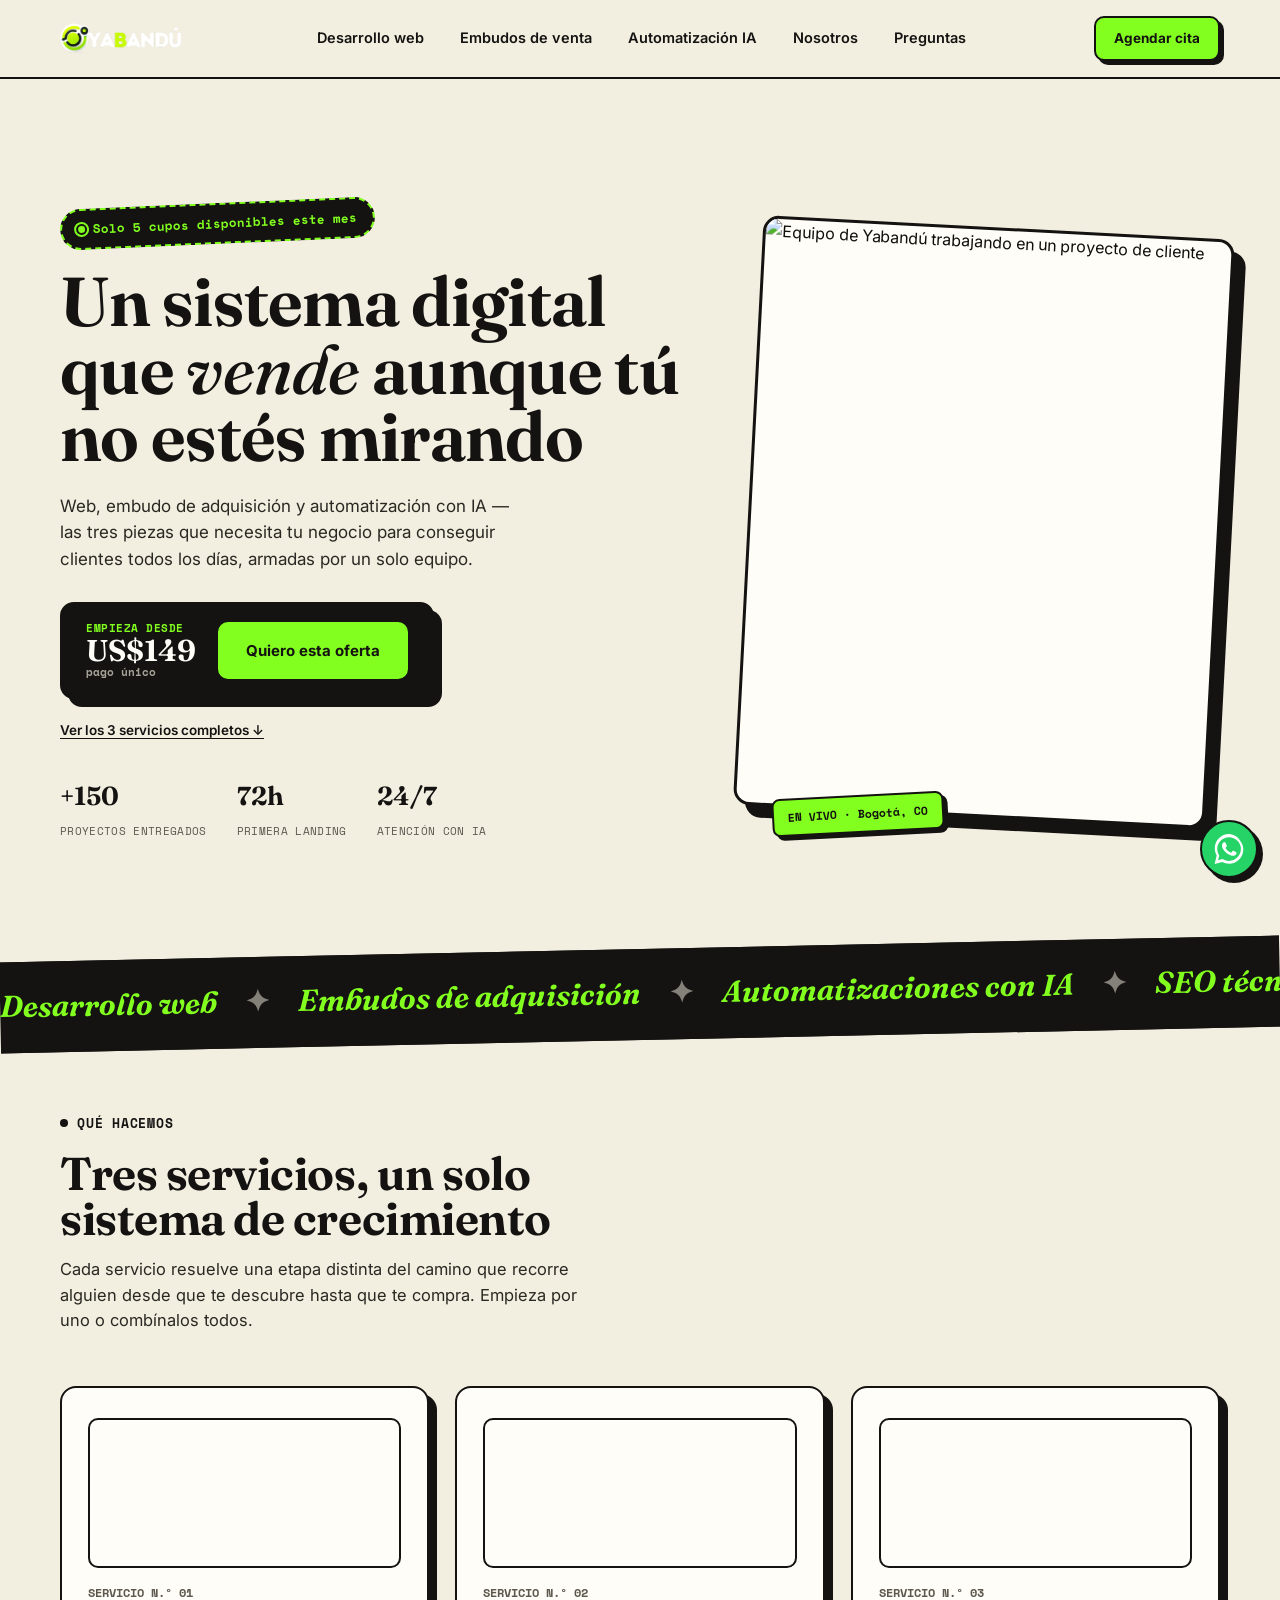
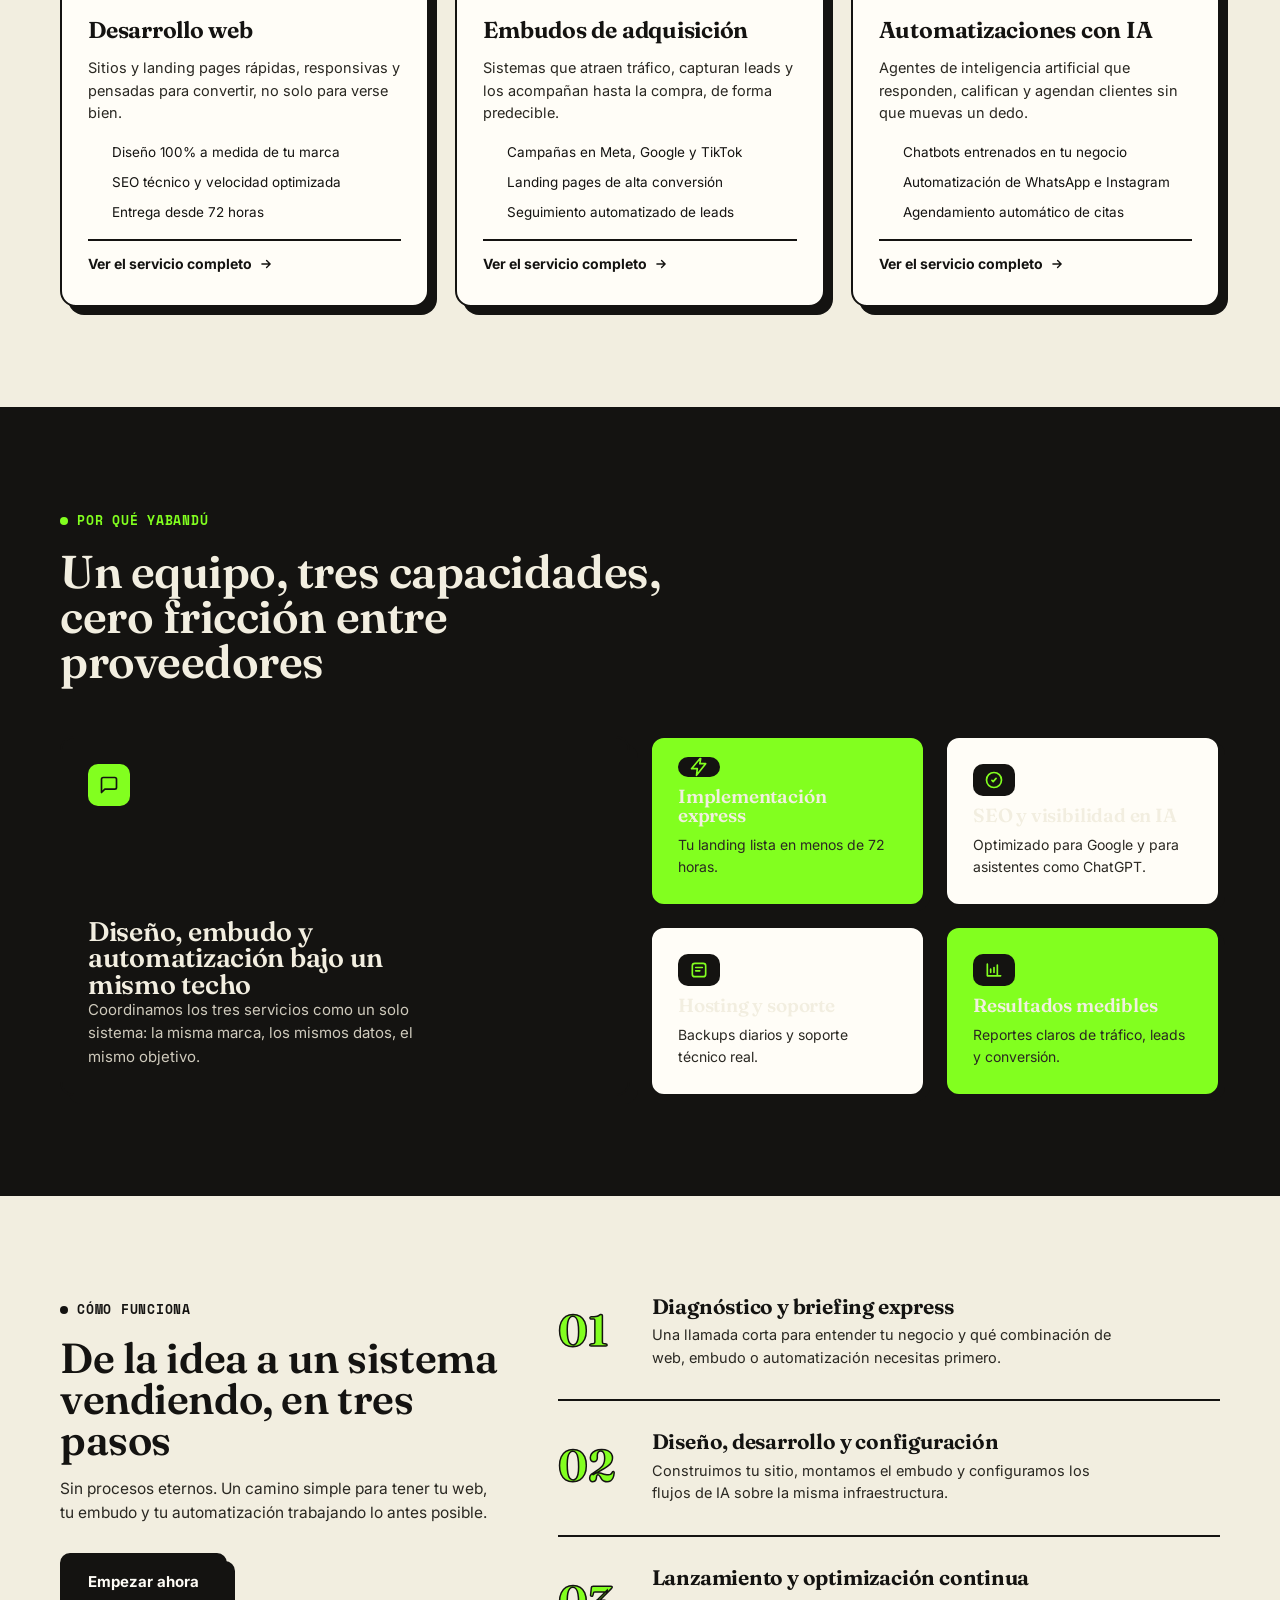
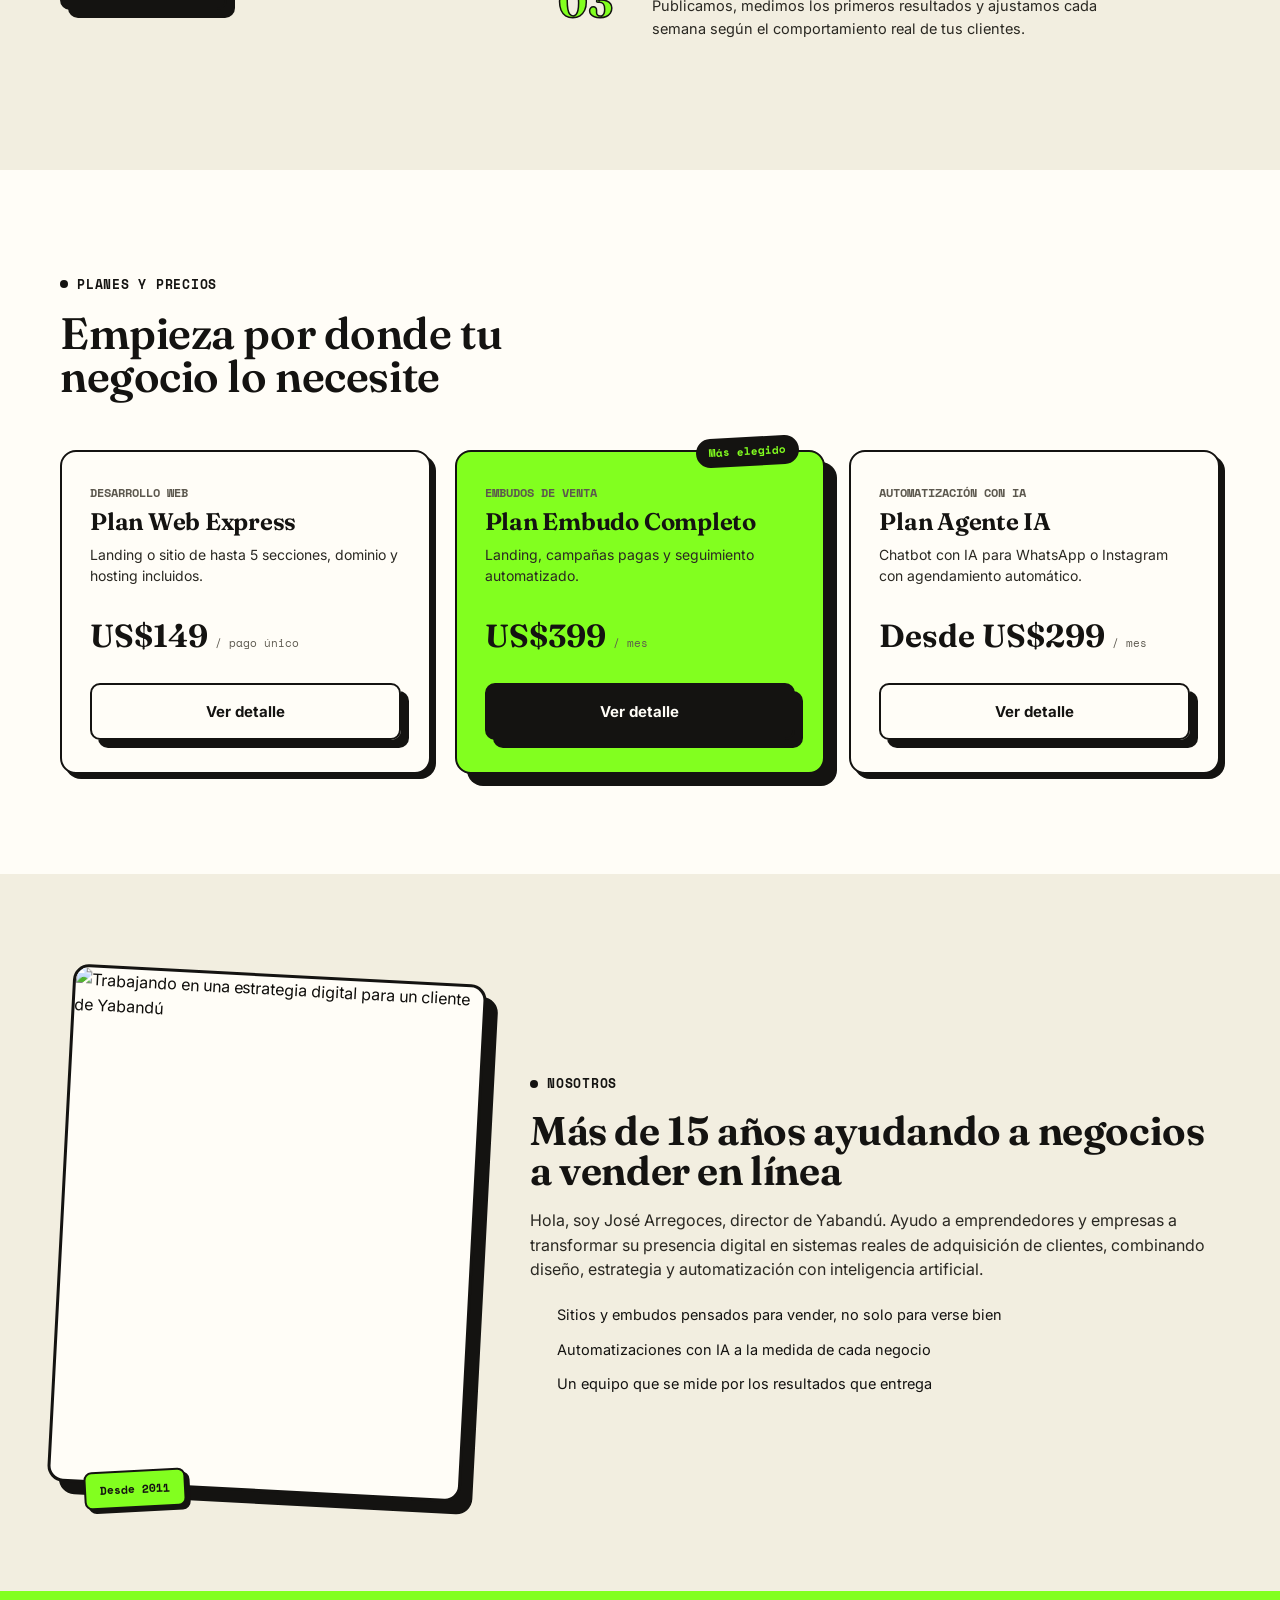
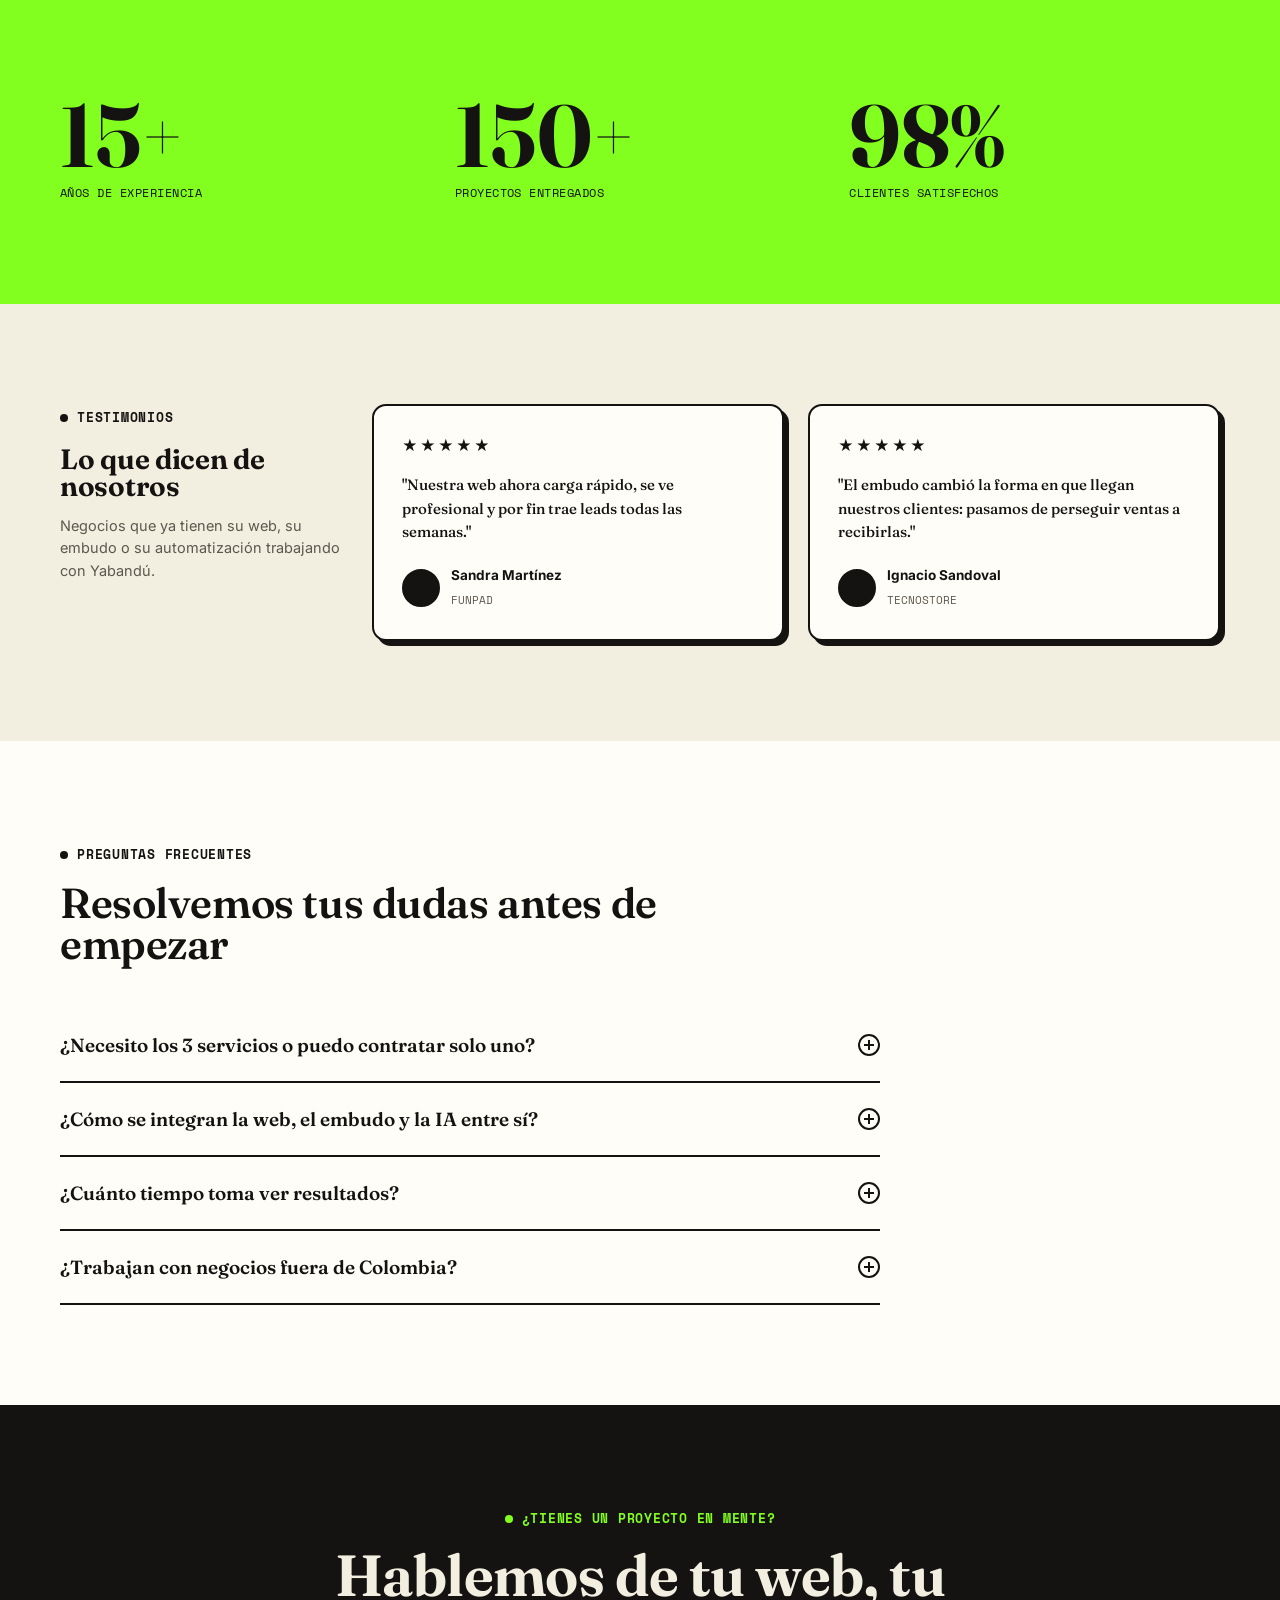
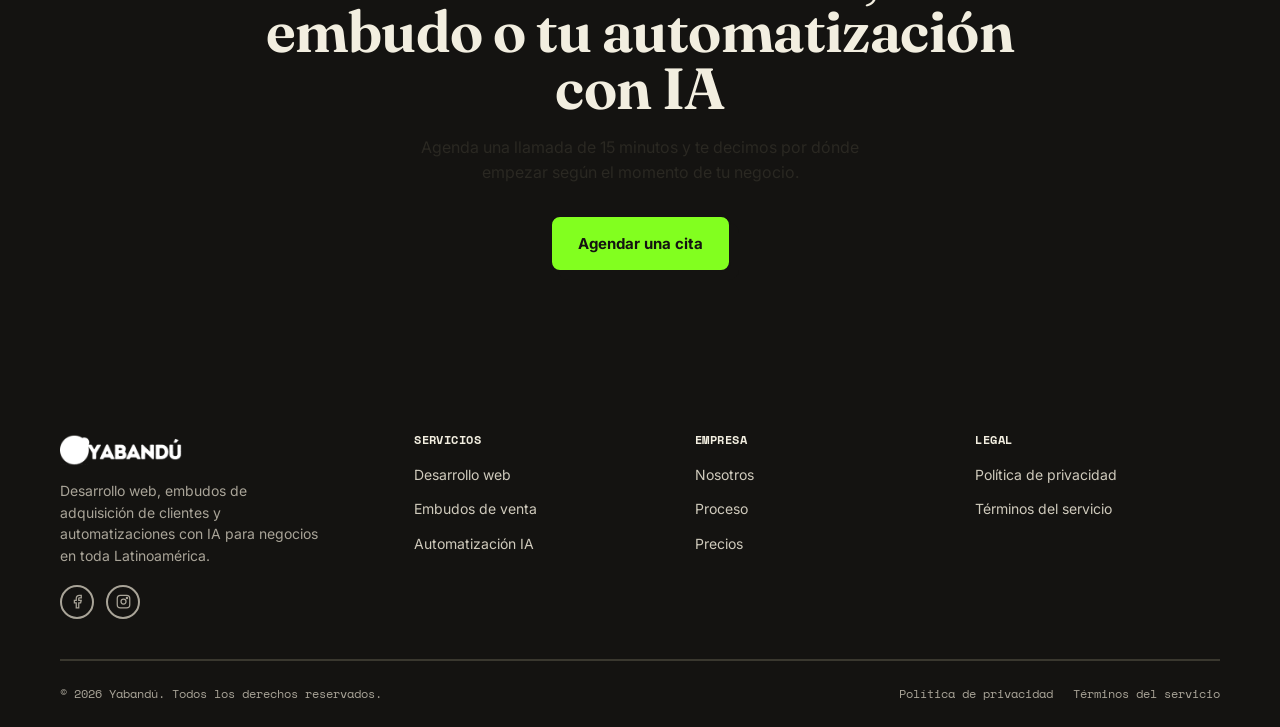
==== index.html @ ba23c628 "Añadir sitio Yabandú con Google Tag Manager y CTAs de WhatsApp - Sitio estático completo (6 páginas," ====
<!DOCTYPE html>
<html lang="es">
<head>
<meta charset="UTF-8">
<!-- Google Tag Manager -->
<script>(function(w,d,s,l,i){w[l]=w[l]||[];w[l].push({'gtm.start':
new Date().getTime(),event:'gtm.js'});var f=d.getElementsByTagName(s)[0],
j=d.createElement(s),dl=l!='dataLayer'?'&l='+l:'';j.async=true;j.src=
'https://www.googletagmanager.com/gtm.js?id='+i+dl;f.parentNode.insertBefore(j,f);
})(window,document,'script','dataLayer','GTM-XXXXXXX');</script>
<!-- End Google Tag Manager -->
<meta name="viewport" content="width=device-width, initial-scale=1.0">
<title>Yabandú | Desarrollo Web, Embudos de Venta y Automatizaciones con IA</title>
<meta name="description" content="Yabandú diseña sitios web de alto rendimiento, embudos de adquisición de clientes y automatizaciones con inteligencia artificial para que tu negocio venda todos los días.">
<meta name="keywords" content="desarrollo web, diseño web profesional, embudos de venta, embudos de adquisición de clientes, automatizaciones con IA, agencia de marketing digital, chatbots con inteligencia artificial">
<link rel="canonical" href="https://www.yabandu.com/">
<meta name="robots" content="index, follow, max-image-preview:large">
<meta name="theme-color" content="#141311">
<link rel="icon" type="image/png" href="img/logo.png">
<meta property="og:type" content="website">
<meta property="og:site_name" content="Yabandú">
<meta property="og:title" content="Yabandú | Webs, Embudos de Venta y Automatizaciones con IA">
<meta property="og:description" content="Sitios web que convierten, sistemas de adquisición de clientes y automatizaciones con IA para que tu negocio crezca sin límites.">
<meta property="og:url" content="https://www.yabandu.com/">
<meta property="og:locale" content="es_LA">
<meta name="twitter:card" content="summary_large_image">
<link rel="stylesheet" href="css/styles.css">
<link rel="preconnect" href="https://fonts.googleapis.com">
<link rel="preconnect" href="https://fonts.gstatic.com" crossorigin>
<link href="https://fonts.googleapis.com/css2?family=Fraunces:ital,wght@0,500;0,600;0,650;1,500&family=Inter:wght@400;500;600;700&family=Space+Mono:wght@400;700&display=swap" rel="stylesheet">

<script type="application/ld+json">
{
  "@context": "https://schema.org",
  "@type": "ProfessionalService",
  "name": "Yabandú",
  "url": "https://www.yabandu.com/",
  "description": "Agencia digital especializada en desarrollo web, embudos de adquisición de clientes y automatizaciones con inteligencia artificial.",
  "areaServed": "Latinoamérica",
  "founder": {"@type": "Person", "name": "José Arregoces"},
  "makesOffer": [
    {"@type": "Offer", "itemOffered": {"@type": "Service", "name": "Desarrollo Web", "url": "https://www.yabandu.com/desarrollo-web.html"}},
    {"@type": "Offer", "itemOffered": {"@type": "Service", "name": "Embudos de Adquisición de Clientes", "url": "https://www.yabandu.com/embudos-de-venta.html"}},
    {"@type": "Offer", "itemOffered": {"@type": "Service", "name": "Automatizaciones con IA", "url": "https://www.yabandu.com/automatizacion-ia.html"}}
  ]
}
</script>
<script type="application/ld+json">
{
  "@context": "https://schema.org",
  "@type": "FAQPage",
  "mainEntity": [
    {"@type":"Question","name":"¿Necesito los 3 servicios o puedo contratar solo uno?","acceptedAnswer":{"@type":"Answer","text":"Puedes empezar por el que tu negocio necesite hoy: una web, un embudo de adquisición o una automatización con IA. Muchos clientes empiezan con uno y suman los otros después."}},
    {"@type":"Question","name":"¿Cómo se integran la web, el embudo y la IA entre sí?","acceptedAnswer":{"@type":"Answer","text":"Diseñamos los tres servicios para que compartan la misma marca, datos y objetivos: la web captura el interés, el embudo lo convierte en lead y la automatización con IA lo atiende y agenda."}},
    {"@type":"Question","name":"¿Cuánto tiempo toma ver resultados?","acceptedAnswer":{"@type":"Answer","text":"Una landing puede estar lista en 72 horas. Los primeros leads del embudo suelen llegar en la primera o segunda semana de campaña, y la automatización con IA queda operativa en pocos días."}},
    {"@type":"Question","name":"¿Trabajan con negocios fuera de Colombia?","acceptedAnswer":{"@type":"Answer","text":"Sí, trabajamos de forma remota con negocios en toda Latinoamérica."}}
  ]
}
</script>
</head>
<body data-page="index">
<!-- Google Tag Manager (noscript) -->
<noscript><iframe src="https://www.googletagmanager.com/ns.html?id=GTM-XXXXXXX"
height="0" width="0" style="display:none;visibility:hidden"></iframe></noscript>
<!-- End Google Tag Manager (noscript) -->

<header>
  <nav>
    <a href="index.html" class="logo"><img src="img/logo.png" alt="Yabandú" class="logo-img"></a>
    <div class="nav-links">
      <a href="desarrollo-web.html" data-nav="desarrollo-web">Desarrollo web</a>
      <a href="embudos-de-venta.html" data-nav="embudos-de-venta">Embudos de venta</a>
      <a href="automatizacion-ia.html" data-nav="automatizacion-ia">Automatización IA</a>
      <a href="index.html#nosotros">Nosotros</a>
      <a href="index.html#faq">Preguntas</a>
    </div>
    <div class="nav-cta">
      <a href="index.html#contacto" class="btn lime small">Agendar cita</a>
      <button class="menu-btn" aria-label="Abrir menú">☰</button>
    </div>
  </nav>
</header>
<main id="top">

  <!-- HERO -->
  <section class="hero block-paper">
    <div class="wrap hero-grid">
      <div>
        <span class="sticker"><span class="dot"></span>Solo 5 cupos disponibles este mes</span>
        <h1>Un sistema digital que <em>vende</em> aunque tú no estés mirando</h1>
        <p class="lead">Web, embudo de adquisición y automatización con IA — las tres piezas que necesita tu negocio para conseguir clientes todos los días, armadas por un solo equipo.</p>
        <div class="offer-box">
          <div class="offer-price"><span class="from">Empieza desde</span>US$149<span class="unit">pago único</span></div>
          <a href="desarrollo-web.html#precios" class="btn lime">Quiero esta oferta</a>
        </div>
        <div class="hero-secondary"><a href="#servicios">Ver los 3 servicios completos ↓</a></div>
        <div class="hero-stats">
          <div class="hero-stat"><b>+150</b><span>Proyectos entregados</span></div>
          <div class="hero-stat"><b>72h</b><span>Primera landing</span></div>
          <div class="hero-stat"><b>24/7</b><span>Atención con IA</span></div>
        </div>
      </div>
      <div class="photo-sticker">
        <div class="frame" style="aspect-ratio:4/5;">
          <img src="https://images.unsplash.com/photo-1758873269317-51888e824b28?w=900&q=75&auto=format&fit=crop" alt="Equipo de Yabandú trabajando en un proyecto de cliente" loading="eager">
        </div>
        <span class="tag">EN VIVO · Bogotá, CO</span>
      </div>
    </div>
  </section>

  <div class="marquee-fat">
    <div class="track">
      <span>Desarrollo web</span><span>Embudos de adquisición</span><span>Automatizaciones con IA</span><span>SEO técnico</span>
      <span>Desarrollo web</span><span>Embudos de adquisición</span><span>Automatizaciones con IA</span><span>SEO técnico</span>
    </div>
  </div>

  <!-- SERVICIOS -->
  <section id="servicios" class="block-paper">
    <div class="wrap">
      <div class="head reveal">
        <span class="kicker">Qué hacemos</span>
        <h2>Tres servicios, un solo sistema de crecimiento</h2>
        <p>Cada servicio resuelve una etapa distinta del camino que recorre alguien desde que te descubre hasta que te compra. Empieza por uno o combínalos todos.</p>
      </div>

      <div class="service-grid">
        <article class="service-card reveal">
          <div class="service-swatch" style="background-image:url('https://images.unsplash.com/photo-1763568258330-039d2f3dfc76?w=700&q=75&auto=format&fit=crop');"></div>
          <span class="service-num">SERVICIO N.º 01</span>
          <h3>Desarrollo web</h3>
          <p class="desc">Sitios y landing pages rápidas, responsivas y pensadas para convertir, no solo para verse bien.</p>
          <ul class="service-list">
            <li><svg viewBox="0 0 24 24" fill="none" stroke-width="2" stroke-linecap="round" stroke-linejoin="round"><polyline points="20 6 9 17 4 12"></polyline></svg>Diseño 100% a medida de tu marca</li>
            <li><svg viewBox="0 0 24 24" fill="none" stroke-width="2" stroke-linecap="round" stroke-linejoin="round"><polyline points="20 6 9 17 4 12"></polyline></svg>SEO técnico y velocidad optimizada</li>
            <li><svg viewBox="0 0 24 24" fill="none" stroke-width="2" stroke-linecap="round" stroke-linejoin="round"><polyline points="20 6 9 17 4 12"></polyline></svg>Entrega desde 72 horas</li>
          </ul>
          <a href="desarrollo-web.html" class="card-link">Ver el servicio completo <svg viewBox="0 0 24 24" fill="none" stroke="currentColor" stroke-width="2.4" stroke-linecap="round"><path d="M5 12h14M13 6l6 6-6 6"/></svg></a>
        </article>

        <article class="service-card reveal">
          <div class="service-swatch" style="background-image:url('https://images.unsplash.com/photo-1686061593213-98dad7c599b9?w=700&q=75&auto=format&fit=crop');"></div>
          <span class="service-num">SERVICIO N.º 02</span>
          <h3>Embudos de adquisición</h3>
          <p class="desc">Sistemas que atraen tráfico, capturan leads y los acompañan hasta la compra, de forma predecible.</p>
          <ul class="service-list">
            <li><svg viewBox="0 0 24 24" fill="none" stroke-width="2" stroke-linecap="round" stroke-linejoin="round"><polyline points="20 6 9 17 4 12"></polyline></svg>Campañas en Meta, Google y TikTok</li>
            <li><svg viewBox="0 0 24 24" fill="none" stroke-width="2" stroke-linecap="round" stroke-linejoin="round"><polyline points="20 6 9 17 4 12"></polyline></svg>Landing pages de alta conversión</li>
            <li><svg viewBox="0 0 24 24" fill="none" stroke-width="2" stroke-linecap="round" stroke-linejoin="round"><polyline points="20 6 9 17 4 12"></polyline></svg>Seguimiento automatizado de leads</li>
          </ul>
          <a href="embudos-de-venta.html" class="card-link">Ver el servicio completo <svg viewBox="0 0 24 24" fill="none" stroke="currentColor" stroke-width="2.4" stroke-linecap="round"><path d="M5 12h14M13 6l6 6-6 6"/></svg></a>
        </article>

        <article class="service-card reveal">
          <div class="service-swatch" style="background-image:url('https://images.unsplash.com/photo-1762330469727-156f5369e4f9?w=700&q=75&auto=format&fit=crop');"></div>
          <span class="service-num">SERVICIO N.º 03</span>
          <h3>Automatizaciones con IA</h3>
          <p class="desc">Agentes de inteligencia artificial que responden, califican y agendan clientes sin que muevas un dedo.</p>
          <ul class="service-list">
            <li><svg viewBox="0 0 24 24" fill="none" stroke-width="2" stroke-linecap="round" stroke-linejoin="round"><polyline points="20 6 9 17 4 12"></polyline></svg>Chatbots entrenados en tu negocio</li>
            <li><svg viewBox="0 0 24 24" fill="none" stroke-width="2" stroke-linecap="round" stroke-linejoin="round"><polyline points="20 6 9 17 4 12"></polyline></svg>Automatización de WhatsApp e Instagram</li>
            <li><svg viewBox="0 0 24 24" fill="none" stroke-width="2" stroke-linecap="round" stroke-linejoin="round"><polyline points="20 6 9 17 4 12"></polyline></svg>Agendamiento automático de citas</li>
          </ul>
          <a href="automatizacion-ia.html" class="card-link">Ver el servicio completo <svg viewBox="0 0 24 24" fill="none" stroke="currentColor" stroke-width="2.4" stroke-linecap="round"><path d="M5 12h14M13 6l6 6-6 6"/></svg></a>
        </article>
      </div>
    </div>
  </section>

  <!-- BENTO — POR QUÉ ELEGIRNOS -->
  <section class="block-ink on-dark">
    <div class="wrap">
      <span class="kicker">Por qué Yabandú</span>
      <h2 class="reveal" style="font-size:clamp(30px,3.6vw,46px);max-width:640px;">Un equipo, tres capacidades, cero fricción entre proveedores</h2>
      <div class="bento">
        <div class="bento-card big reveal">
          <div class="bicon"><svg viewBox="0 0 24 24" fill="none" stroke-width="2" stroke-linecap="round" stroke-linejoin="round"><path d="M21 15a2 2 0 0 1-2 2H7l-4 4V5a2 2 0 0 1 2-2h14a2 2 0 0 1 2 2z"></path></svg></div>
          <div>
            <h3>Diseño, embudo y automatización bajo un mismo techo</h3>
            <p>Coordinamos los tres servicios como un solo sistema: la misma marca, los mismos datos, el mismo objetivo.</p>
          </div>
        </div>
        <div class="bento-card lime reveal">
          <div class="bicon" style="background:var(--ink);"><svg viewBox="0 0 24 24" fill="none" stroke-width="2" stroke-linecap="round" stroke-linejoin="round" stroke="var(--lime)"><path d="M13 2 3 14h7l-1 8 11-14h-7l1-6z"/></svg></div>
          <h3>Implementación express</h3>
          <p>Tu landing lista en menos de 72 horas.</p>
        </div>
        <div class="bento-card reveal">
          <div class="bicon"><svg viewBox="0 0 24 24" fill="none" stroke-width="2" stroke-linecap="round" stroke-linejoin="round"><circle cx="12" cy="12" r="9"/><path d="M9.5 12.5 11 14l3.5-4"/></svg></div>
          <h3>SEO y visibilidad en IA</h3>
          <p>Optimizado para Google y para asistentes como ChatGPT.</p>
        </div>
        <div class="bento-card reveal">
          <div class="bicon"><svg viewBox="0 0 24 24" fill="none" stroke-width="2" stroke-linecap="round" stroke-linejoin="round"><rect x="4" y="4" width="16" height="16" rx="3"/><path d="M8 9h8M8 13h5"/></svg></div>
          <h3>Hosting y soporte</h3>
          <p>Backups diarios y soporte técnico real.</p>
        </div>
        <div class="bento-card lime reveal">
          <div class="bicon" style="background:var(--ink);"><svg viewBox="0 0 24 24" fill="none" stroke-width="2" stroke-linecap="round" stroke-linejoin="round" stroke="var(--lime)"><path d="M4 19V5m0 14h16M8 15v-4m4 4V9m4 10V6"/></svg></div>
          <h3>Resultados medibles</h3>
          <p>Reportes claros de tráfico, leads y conversión.</p>
        </div>
      </div>
    </div>
  </section>

  <!-- PROCESO -->
  <section id="proceso" class="block-paper">
    <div class="wrap process-grid">
      <div class="reveal">
        <span class="kicker">Cómo funciona</span>
        <h2 style="font-size:clamp(28px,3.4vw,42px);">De la idea a un sistema vendiendo, en tres pasos</h2>
        <p style="margin-top:16px;color:var(--ink-soft);font-size:15.5px;">Sin procesos eternos. Un camino simple para tener tu web, tu embudo y tu automatización trabajando lo antes posible.</p>
        <a href="#contacto" class="btn" style="margin-top:28px;">Empezar ahora</a>
      </div>
      <div class="process-steps">
        <div class="pstep reveal">
          <span class="pnum">01</span>
          <div><h3>Diagnóstico y briefing express</h3><p>Una llamada corta para entender tu negocio y qué combinación de web, embudo o automatización necesitas primero.</p></div>
        </div>
        <div class="pstep reveal">
          <span class="pnum">02</span>
          <div><h3>Diseño, desarrollo y configuración</h3><p>Construimos tu sitio, montamos el embudo y configuramos los flujos de IA sobre la misma infraestructura.</p></div>
        </div>
        <div class="pstep reveal">
          <span class="pnum">03</span>
          <div><h3>Lanzamiento y optimización continua</h3><p>Publicamos, medimos los primeros resultados y ajustamos cada semana según el comportamiento real de tus clientes.</p></div>
        </div>
      </div>
    </div>
  </section>

  <!-- PRECIOS -->
  <section id="precios" class="block-white">
    <div class="wrap">
      <span class="kicker">Planes y precios</span>
      <h2 class="reveal" style="font-size:clamp(28px,3.6vw,44px);max-width:600px;">Empieza por donde tu negocio lo necesite</h2>
      <div class="pricing-grid">
        <div class="price-card reveal">
          <span class="price-tag">Desarrollo web</span>
          <h3>Plan Web Express</h3>
          <p class="desc">Landing o sitio de hasta 5 secciones, dominio y hosting incluidos.</p>
          <div class="price-amount">US$149 <span>/ pago único</span></div>
          <a href="desarrollo-web.html#precios" class="btn outline">Ver detalle</a>
        </div>
        <div class="price-card featured reveal">
          <span class="price-badge">Más elegido</span>
          <span class="price-tag">Embudos de venta</span>
          <h3>Plan Embudo Completo</h3>
          <p class="desc">Landing, campañas pagas y seguimiento automatizado.</p>
          <div class="price-amount">US$399 <span>/ mes</span></div>
          <a href="embudos-de-venta.html#precios" class="btn">Ver detalle</a>
        </div>
        <div class="price-card reveal">
          <span class="price-tag">Automatización con IA</span>
          <h3>Plan Agente IA</h3>
          <p class="desc">Chatbot con IA para WhatsApp o Instagram con agendamiento automático.</p>
          <div class="price-amount">Desde US$299 <span>/ mes</span></div>
          <a href="automatizacion-ia.html#precios" class="btn outline">Ver detalle</a>
        </div>
      </div>
    </div>
  </section>

  <!-- NOSOTROS -->
  <section id="nosotros" class="block-paper">
    <div class="wrap about-grid">
      <div class="photo-sticker reveal">
        <div class="frame" style="aspect-ratio:4/5;">
          <img src="https://images.unsplash.com/photo-1758874573150-05c1b6b56407?w=700&q=75&auto=format&fit=crop" alt="Trabajando en una estrategia digital para un cliente de Yabandú" loading="lazy">
        </div>
        <span class="tag">Desde 2011</span>
      </div>
      <div class="reveal">
        <span class="kicker">Nosotros</span>
        <h2>Más de 15 años ayudando a negocios a vender en línea</h2>
        <p class="intro">Hola, soy José Arregoces, director de Yabandú. Ayudo a emprendedores y empresas a transformar su presencia digital en sistemas reales de adquisición de clientes, combinando diseño, estrategia y automatización con inteligencia artificial.</p>
        <ul class="about-list">
          <li><svg viewBox="0 0 24 24" fill="none" stroke-width="2" stroke-linecap="round" stroke-linejoin="round"><polyline points="20 6 9 17 4 12"></polyline></svg>Sitios y embudos pensados para vender, no solo para verse bien</li>
          <li><svg viewBox="0 0 24 24" fill="none" stroke-width="2" stroke-linecap="round" stroke-linejoin="round"><polyline points="20 6 9 17 4 12"></polyline></svg>Automatizaciones con IA a la medida de cada negocio</li>
          <li><svg viewBox="0 0 24 24" fill="none" stroke-width="2" stroke-linecap="round" stroke-linejoin="round"><polyline points="20 6 9 17 4 12"></polyline></svg>Un equipo que se mide por los resultados que entrega</li>
        </ul>
      </div>
    </div>
  </section>

  <!-- STATS -->
  <section class="block-lime">
    <div class="wrap bignum-grid">
      <div class="bignum reveal"><b>15+</b><span>Años de experiencia</span></div>
      <div class="bignum reveal"><b>150+</b><span>Proyectos entregados</span></div>
      <div class="bignum reveal"><b>98%</b><span>Clientes satisfechos</span></div>
    </div>
  </section>

  <!-- TESTIMONIOS -->
  <section class="block-paper">
    <div class="wrap testi-grid">
      <div class="reveal">
        <span class="kicker">Testimonios</span>
        <h2 style="font-size:28px;font-weight:650;">Lo que dicen de nosotros</h2>
        <p style="margin-top:14px;color:var(--muted);font-size:14.5px;">Negocios que ya tienen su web, su embudo o su automatización trabajando con Yabandú.</p>
      </div>
      <div class="testi-card reveal">
        <div><div class="stars">★★★★★</div><p class="quote">"Nuestra web ahora carga rápido, se ve profesional y por fin trae leads todas las semanas."</p></div>
        <div class="testi-who"><div class="avatar"></div><div><b>Sandra Martínez</b><span>FUNPAD</span></div></div>
      </div>
      <div class="testi-card reveal">
        <div><div class="stars">★★★★★</div><p class="quote">"El embudo cambió la forma en que llegan nuestros clientes: pasamos de perseguir ventas a recibirlas."</p></div>
        <div class="testi-who"><div class="avatar"></div><div><b>Ignacio Sandoval</b><span>TECNOSTORE</span></div></div>
      </div>
    </div>
  </section>

  <!-- FAQ -->
  <section id="faq" class="block-white">
    <div class="wrap">
      <span class="kicker">Preguntas frecuentes</span>
      <h2 class="reveal" style="font-size:clamp(28px,3.6vw,42px);max-width:600px;">Resolvemos tus dudas antes de empezar</h2>
      <div class="faq-list">
        <div class="faq-item reveal">
          <button class="faq-q"><span>¿Necesito los 3 servicios o puedo contratar solo uno?</span><span class="icon"></span></button>
          <div class="faq-a"><p>Puedes empezar por el que tu negocio necesite hoy: una web, un embudo de adquisición o una automatización con IA. Muchos clientes empiezan con uno y suman los otros después.</p></div>
        </div>
        <div class="faq-item reveal">
          <button class="faq-q"><span>¿Cómo se integran la web, el embudo y la IA entre sí?</span><span class="icon"></span></button>
          <div class="faq-a"><p>Diseñamos los tres servicios para que compartan la misma marca, datos y objetivos: la web capta el interés, el embudo lo convierte en lead y la automatización con IA lo atiende y agenda.</p></div>
        </div>
        <div class="faq-item reveal">
          <button class="faq-q"><span>¿Cuánto tiempo toma ver resultados?</span><span class="icon"></span></button>
          <div class="faq-a"><p>Una landing puede estar lista en 72 horas. Los primeros leads del embudo suelen llegar en la primera o segunda semana de campaña, y la automatización con IA queda operativa en pocos días.</p></div>
        </div>
        <div class="faq-item reveal">
          <button class="faq-q"><span>¿Trabajan con negocios fuera de Colombia?</span><span class="icon"></span></button>
          <div class="faq-a"><p>Sí, trabajamos de forma remota con negocios en toda Latinoamérica.</p></div>
        </div>
      </div>
    </div>
  </section>

  <!-- CTA FINAL -->
  <section id="contacto" class="cta-final block-ink on-dark">
    <div class="wrap reveal">
      <span class="kicker" style="justify-content:center;">¿Tienes un proyecto en mente?</span>
      <h2>Hablemos de tu web, tu embudo o tu automatización con IA</h2>
      <p>Agenda una llamada de 15 minutos y te decimos por dónde empezar según el momento de tu negocio.</p>
      <a href="https://wa.me/573215767930?text=Hola%20Yaband%C3%BA%2C%20quiero%20m%C3%A1s%20informaci%C3%B3n%20sobre%20sus%20servicios." class="btn lime" target="_blank" rel="noopener" data-wa="cta">Agendar una cita</a>
    </div>
  </section>
</main>

<footer>
  <div class="wrap">
    <div class="footer-top">
      <div class="footer-brand">
        <a href="index.html" class="logo"><img src="img/logo.png" alt="Yabandú" class="logo-img"></a>
        <p>Desarrollo web, embudos de adquisición de clientes y automatizaciones con IA para negocios en toda Latinoamérica.</p>
        <div class="social" style="margin-top:18px;">
          <a href="#" aria-label="Facebook"><svg viewBox="0 0 24 24" fill="none" stroke-width="2"><path d="M18 2h-3a5 5 0 0 0-5 5v3H7v4h3v8h4v-8h3l1-4h-4V7a1 1 0 0 1 1-1h3z"/></svg></a>
          <a href="#" aria-label="Instagram"><svg viewBox="0 0 24 24" fill="none" stroke-width="2"><rect x="2" y="2" width="20" height="20" rx="5"/><circle cx="12" cy="12" r="4"/><circle cx="17.5" cy="6.5" r="1"/></svg></a>
        </div>
      </div>
      <div class="footer-col">
        <h4>Servicios</h4>
        <ul>
          <li><a href="desarrollo-web.html">Desarrollo web</a></li>
          <li><a href="embudos-de-venta.html">Embudos de venta</a></li>
          <li><a href="automatizacion-ia.html">Automatización IA</a></li>
        </ul>
      </div>
      <div class="footer-col">
        <h4>Empresa</h4>
        <ul>
          <li><a href="index.html#nosotros">Nosotros</a></li>
          <li><a href="index.html#proceso">Proceso</a></li>
          <li><a href="index.html#precios">Precios</a></li>
        </ul>
      </div>
      <div class="footer-col">
        <h4>Legal</h4>
        <ul>
          <li><a href="politica-de-privacidad.html">Política de privacidad</a></li>
          <li><a href="terminos-de-servicio.html">Términos del servicio</a></li>
        </ul>
      </div>
    </div>
    <div class="footer-bottom">
      <span>© 2026 Yabandú. Todos los derechos reservados.</span>
      <div class="footer-links-legal" style="display:flex;gap:20px;">
        <a href="politica-de-privacidad.html">Política de privacidad</a>
        <a href="terminos-de-servicio.html">Términos del servicio</a>
      </div>
    </div>
  </div>
</footer>

<script src="js/script.js"></script>
<!-- Botón flotante de WhatsApp -->
<a href="https://wa.me/573215767930?text=Hola%20Yaband%C3%BA%2C%20quiero%20m%C3%A1s%20informaci%C3%B3n%20sobre%20sus%20servicios." class="wa-float" target="_blank" rel="noopener" aria-label="Escríbenos por WhatsApp" data-wa="float">
  <svg viewBox="0 0 24 24" fill="currentColor" aria-hidden="true"><path d="M17.47 14.38c-.29-.15-1.7-.84-1.96-.93-.26-.1-.45-.15-.65.14-.19.29-.74.93-.91 1.12-.17.19-.34.22-.63.07-.29-.15-1.22-.45-2.32-1.44-.86-.76-1.44-1.71-1.61-2-.17-.29-.02-.44.13-.59.13-.13.29-.34.44-.51.15-.17.19-.29.29-.48.1-.19.05-.36-.02-.51-.07-.15-.65-1.57-.89-2.15-.24-.57-.48-.49-.65-.5-.17-.01-.36-.01-.55-.01-.19 0-.51.07-.77.36-.26.29-1.01.99-1.01 2.41 0 1.42 1.03 2.79 1.18 2.98.15.19 2.03 3.1 4.92 4.35.69.3 1.22.48 1.64.61.69.22 1.32.19 1.81.12.55-.08 1.7-.69 1.94-1.36.24-.67.24-1.24.17-1.36-.07-.12-.26-.19-.55-.34zM12.04 21.5h-.01a9.44 9.44 0 0 1-4.82-1.32l-.35-.2-3.58.94.96-3.49-.23-.36a9.42 9.42 0 0 1-1.44-5.03c0-5.21 4.24-9.45 9.46-9.45 2.53 0 4.9.99 6.69 2.78a9.39 9.39 0 0 1 2.77 6.68c-.01 5.21-4.25 9.45-9.46 9.45zm8.05-17.5A11.36 11.36 0 0 0 12.04 0C5.75 0 .63 5.12.63 11.42c0 2.01.53 3.98 1.53 5.71L.53 24l6.02-1.58a11.37 11.37 0 0 0 5.48 1.4h.01c6.29 0 11.41-5.12 11.41-11.42 0-3.05-1.19-5.92-3.35-8.08z"/></svg>
</a>
</body>
</html>
---- css/styles.css ----
/* =========================================================
   YABANDÚ — Sistema visual "Estudio Creativo Maximalista"
   ========================================================= */
:root{
  --paper:#f2eee0;
  --paper-2:#e9e3cf;
  --ink:#141311;
  --ink-soft:#2a2822;
  --lime:#82ff1f;
  --lime-deep:#5fcc00;
  --coral:#ff5a36;
  --violet:#6c4dff;
  --pink:#ff3d8e;
  --white:#fffdf7;
  --line:#141311;
  --muted:#5c584e;
  --radius:14px;
  --maxw:1220px;
  --shadow-sm:5px 5px 0 var(--ink);
  --shadow-md:8px 8px 0 var(--ink);
  --shadow-lg:12px 12px 0 var(--ink);
}
*{box-sizing:border-box;}
html{scroll-behavior:smooth;}
body{
  margin:0;
  background:var(--paper);
  color:var(--ink);
  font-family:'Inter',sans-serif;
  line-height:1.55;
  -webkit-font-smoothing:antialiased;
  overflow-x:hidden;
}
h1,h2,h3,h4{
  font-family:'Fraunces',serif;
  margin:0;line-height:.98;letter-spacing:-0.01em;
  font-weight:600;
  font-optical-sizing:auto;
}
p{margin:0;}
a{color:inherit;text-decoration:none;}
img,svg{display:block;max-width:100%;}
ul{margin:0;padding:0;list-style:none;}
.wrap{max-width:var(--maxw);margin:0 auto;padding:0 30px;}
section{padding:100px 0;position:relative;}
@media (max-width:900px){section{padding:64px 0;}}

.kicker{
  display:inline-flex;align-items:center;gap:9px;
  font-family:'Space Mono',monospace;font-size:12.5px;font-weight:700;
  text-transform:uppercase;letter-spacing:.06em;
  margin-bottom:18px;
}
.kicker::before{content:"";width:8px;height:8px;background:var(--ink);display:inline-block;border-radius:50%;}
.on-dark .kicker::before{background:var(--lime);}
.on-dark .kicker{color:var(--lime);}
.on-lime .kicker::before{background:var(--ink);}

/* BACKDROP BLOCKS: alternating full-bleed color sections */
.block-paper{background:var(--paper);color:var(--ink);}
.block-ink{background:var(--ink);color:var(--paper);}
.block-lime{background:var(--lime);color:var(--ink);}
.block-coral{background:var(--coral);color:var(--white);}
.block-white{background:var(--white);color:var(--ink);}
.on-dark{color:var(--paper);}

/* BUTTONS — neo-brutalist tactile */
.btn{
  display:inline-flex;align-items:center;gap:10px;
  background:var(--ink);color:var(--white);
  font-weight:700;font-size:15px;font-family:'Inter',sans-serif;
  padding:15px 26px;border-radius:10px;
  border:2.5px solid var(--ink);cursor:pointer;
  box-shadow:var(--shadow-md);
  transition:transform .12s ease, box-shadow .12s ease;
}
.btn:hover{transform:translate(4px,4px);box-shadow:2px 2px 0 var(--ink);}
.btn svg{width:15px;height:15px;}
.btn.lime{background:var(--lime);color:var(--ink);}
.btn.white{background:var(--white);color:var(--ink);}
.btn.coral{background:var(--coral);color:var(--white);border-color:var(--ink);}
.btn.outline{background:transparent;color:var(--ink);}
.on-dark .btn.outline{color:var(--paper);border-color:var(--paper);box-shadow:6px 6px 0 var(--paper);}
.on-dark .btn.outline:hover{box-shadow:2px 2px 0 var(--paper);}
.btn.small{padding:10px 18px;font-size:13.5px;box-shadow:4px 4px 0 var(--ink);}
.btn.small:hover{transform:translate(3px,3px);box-shadow:1px 1px 0 var(--ink);}

/* NAV */
header{position:sticky;top:0;z-index:100;background:var(--paper);border-bottom:2.5px solid var(--ink);}
nav{display:flex;align-items:center;justify-content:space-between;padding:16px 30px;max-width:var(--maxw);margin:0 auto;}
.logo{display:flex;align-items:center;}
.logo-img{height:32px;width:auto;display:block;}
.nav-links{display:flex;gap:8px;font-size:14.5px;font-weight:600;}
.nav-links a{padding:9px 14px;border-radius:8px;}
.nav-links a:hover{background:var(--ink);color:var(--paper);}
.nav-links a.active{background:var(--lime);color:var(--ink);}
.nav-cta{display:flex;align-items:center;gap:14px;}
.menu-btn{display:none;background:none;border:2.5px solid var(--ink);border-radius:8px;color:var(--ink);font-size:18px;width:40px;height:40px;cursor:pointer;}
@media (max-width:940px){
  .nav-links{display:none;}
  .menu-btn{display:block;}
  .nav-links.mobile-open{
    display:flex;flex-direction:column;gap:0;
    position:fixed;top:65px;left:0;right:0;bottom:0;
    background:var(--paper);padding:10px 24px 24px;z-index:99;
  }
  .nav-links.mobile-open a{padding:16px 4px;border-bottom:2px solid var(--ink);border-radius:0;font-size:17px;}
}

/* CRUMB */
.crumb{font-family:'Space Mono',monospace;font-size:12px;margin-bottom:20px;opacity:.65;}
.crumb a:hover{text-decoration:underline;}

/* HERO — maximalista */
.hero{padding:56px 0 70px;min-height:100svh;min-height:100vh;display:flex;align-items:center;position:relative;}
.hero-grid{display:grid;grid-template-columns:1.15fr .85fr;gap:50px;align-items:center;width:100%;}
.hero h1{font-size:clamp(38px,5.4vw,74px);font-weight:650;}
.hero h1 em{font-style:italic;font-weight:500;}
.hero p.lead{margin-top:22px;font-size:17px;max-width:460px;color:var(--ink-soft);}
.on-dark .hero p.lead{color:#cfcabc;}

.sticker{
  display:inline-flex;align-items:center;gap:8px;
  background:var(--ink);color:var(--lime);
  font-family:'Space Mono',monospace;font-size:12.5px;font-weight:700;
  padding:9px 16px;border-radius:999px;
  transform:rotate(-2.5deg);
  border:2px dashed var(--lime);
  margin-bottom:24px;
}
.sticker .dot{width:7px;height:7px;border-radius:50%;background:var(--lime);position:relative;flex-shrink:0;}
.sticker .dot::after{content:"";position:absolute;inset:-4px;border-radius:50%;border:2px solid var(--lime);animation:pulse 1.8s ease-out infinite;}
@keyframes pulse{0%{transform:scale(.6);opacity:.9;}100%{transform:scale(2);opacity:0;}}
@media (prefers-reduced-motion:reduce){.sticker .dot::after{animation:none;}}

.offer-box{
  margin-top:30px;display:inline-flex;align-items:center;gap:22px;flex-wrap:wrap;
  background:var(--ink);color:var(--white);border-radius:14px;padding:18px 24px;
  border:2.5px solid var(--ink);box-shadow:var(--shadow-md);
}
.offer-price{font-family:'Fraunces',serif;font-size:30px;font-weight:650;line-height:1.1;white-space:nowrap;}
.offer-price .from{display:block;font-family:'Space Mono',monospace;font-size:10.5px;font-weight:700;text-transform:uppercase;color:var(--lime);letter-spacing:.05em;}
.offer-price .unit{display:block;font-family:'Space Mono',monospace;font-size:10.5px;color:#a9a498;}
.offer-box .btn{box-shadow:none;border-color:var(--lime);}
.offer-box .btn:hover{transform:translate(2px,2px);}

.hero-secondary{margin-top:18px;}
.hero-secondary a{font-size:13.5px;font-weight:600;text-decoration:underline;text-underline-offset:3px;}

.hero-stats{margin-top:34px;display:flex;gap:30px;flex-wrap:wrap;font-family:'Space Mono',monospace;}
.hero-stat b{display:block;font-family:'Fraunces',serif;font-size:26px;font-weight:650;}
.hero-stat span{font-size:11px;color:var(--muted);text-transform:uppercase;letter-spacing:.03em;}
.on-dark .hero-stat span{color:#a9a498;}

/* PHOTO STICKER (foto real tratada como recorte pegado, no fondo difuso) */
.photo-sticker{position:relative;}
.photo-sticker .frame{
  border:3px solid var(--ink);border-radius:16px;overflow:hidden;
  box-shadow:var(--shadow-lg);
  transform:rotate(3deg);
  background:var(--white);
}
.photo-sticker .frame img{width:100%;height:100%;object-fit:cover;display:block;filter:saturate(1.08) contrast(1.05);}
.photo-sticker .tag{
  position:absolute;bottom:-16px;left:24px;background:var(--lime);color:var(--ink);
  font-family:'Space Mono',monospace;font-size:11.5px;font-weight:700;
  padding:8px 14px;border-radius:8px;border:2.5px solid var(--ink);
  transform:rotate(-3deg);box-shadow:4px 4px 0 var(--ink);
}
@media (max-width:900px){
  .hero-grid{grid-template-columns:1fr;}
  .photo-sticker{max-width:280px;margin:0 auto;}
  .hero{padding:88px 0 40px;}
  .hero h1{font-size:34px;}
  .hero-stats{display:none;}
  .offer-box{padding:14px 18px;gap:14px;}
  .offer-price{font-size:22px;}
}

/* FAT MARQUEE */
.marquee-fat{
  background:var(--ink);color:var(--lime);overflow:hidden;
  padding:20px 0;transform:rotate(-1.2deg);margin:-30px 0;position:relative;z-index:5;
  border-top:2.5px solid var(--ink);border-bottom:2.5px solid var(--ink);
}
.marquee-fat .track{display:flex;width:max-content;animation:scrollx 30s linear infinite;}
.marquee-fat .track span{
  font-family:'Fraunces',serif;font-size:30px;font-weight:650;font-style:italic;
  display:flex;align-items:center;gap:28px;padding-right:28px;white-space:nowrap;
}
.marquee-fat .track span::after{content:"✦";font-style:normal;color:var(--paper);opacity:.5;}
@keyframes scrollx{from{transform:translateX(0);}to{transform:translateX(-50%);}}
@media (prefers-reduced-motion:reduce){.marquee-fat .track{animation:none;}}

/* HEAD (section intro) */
.head{max-width:640px;}
.head h2{font-size:clamp(30px,3.6vw,46px);font-weight:650;}
.head p{margin-top:16px;font-size:16.5px;color:var(--ink-soft);max-width:520px;}
.on-dark .head p{color:#cfcabc;}

/* SERVICE CARDS */
.service-grid{margin-top:52px;display:grid;grid-template-columns:repeat(3,1fr);gap:26px;}
.service-card{
  background:var(--white);border:2.5px solid var(--ink);border-radius:16px;
  padding:30px 26px;display:flex;flex-direction:column;gap:16px;
  box-shadow:var(--shadow-md);transition:transform .15s ease, box-shadow .15s ease;
}
.service-card:nth-child(1){transform:rotate(-1.2deg);}
.service-card:nth-child(2){transform:rotate(0.8deg);}
.service-card:nth-child(3){transform:rotate(-0.6deg);}
.service-card:hover{transform:rotate(0deg) translate(-3px,-3px);box-shadow:var(--shadow-lg);}
.service-swatch{height:150px;border-radius:10px;position:relative;overflow:hidden;border:2.5px solid var(--ink);background-size:cover;background-position:center;}
.service-num{font-family:'Space Mono',monospace;font-size:12px;font-weight:700;color:var(--muted);}
.service-card h3{font-size:23px;font-weight:650;}
.service-card p.desc{color:var(--ink-soft);font-size:14.5px;}
.service-list{display:flex;flex-direction:column;gap:9px;margin-top:2px;}
.service-list li{display:flex;gap:9px;font-size:13.5px;}
.service-list li svg{width:15px;height:15px;flex-shrink:0;margin-top:2px;}
.service-card .card-link{margin-top:auto;display:inline-flex;align-items:center;gap:7px;font-size:14px;font-weight:700;padding-top:12px;border-top:2px solid var(--ink);}
.service-card .card-link svg{width:14px;height:14px;transition:transform .18s ease;}
.service-card:hover .card-link svg{transform:translateX(4px);}

/* BIG STAT BAND */
.bignum-grid{display:grid;grid-template-columns:repeat(3,1fr);gap:24px;}
.bignum b{display:block;font-family:'Fraunces',serif;font-size:clamp(48px,7vw,88px);font-weight:650;line-height:1;}
.bignum span{font-family:'Space Mono',monospace;font-size:12px;text-transform:uppercase;letter-spacing:.04em;}

/* BENTO (creative studio version — varied tilt, hard shadow) */
.bento{margin-top:52px;display:grid;grid-template-columns:repeat(4,1fr);grid-auto-rows:170px;gap:20px;}
.bento-card{
  background:var(--white);border:2.5px solid var(--ink);border-radius:14px;
  padding:26px;display:flex;flex-direction:column;justify-content:flex-end;gap:10px;
  box-shadow:var(--shadow-sm);
}
.bento-card.big{grid-column:span 2;grid-row:span 2;justify-content:space-between;background:var(--ink);color:var(--paper);box-shadow:var(--shadow-md);}
.bento-card.lime{background:var(--lime);}
.bicon{width:42px;height:42px;border-radius:10px;background:var(--ink);display:flex;align-items:center;justify-content:center;}
.bicon svg{width:20px;height:20px;stroke:var(--lime);}
.bento-card.big .bicon{background:var(--lime);}
.bento-card.big .bicon svg{stroke:var(--ink);}
.bento-card h3{font-family:'Fraunces',serif;font-size:19px;font-weight:600;}
.bento-card.big h3{font-size:27px;max-width:340px;}
.bento-card p{font-size:14px;font-family:'Inter';color:var(--ink-soft);}
.bento-card.big p{font-size:15px;max-width:360px;color:#cfcabc;}
@media (max-width:900px){
  .bento{grid-template-columns:1fr 1fr;grid-auto-rows:150px;}
  .bento-card.big{grid-column:span 2;grid-row:span 1;min-height:200px;}
}
@media (max-width:560px){.bento{grid-template-columns:1fr;}.bento-card.big{grid-column:span 1;}}

/* PROCESS — numbered big */
.process-grid{display:grid;grid-template-columns:.8fr 1.2fr;gap:56px;}
.process-steps{display:flex;flex-direction:column;}
.pstep{display:flex;gap:24px;padding:30px 0;border-bottom:2.5px solid var(--ink);}
.pstep:first-child{padding-top:0;}
.pstep:last-child{border-bottom:none;}
.pstep .pnum{font-family:'Fraunces',serif;font-size:44px;font-weight:650;color:var(--lime);-webkit-text-stroke:1.5px var(--ink);flex-shrink:0;width:70px;}
.pstep h3{font-size:21px;font-weight:650;}
.pstep p{margin-top:8px;font-size:14.5px;color:var(--ink-soft);max-width:480px;}

/* PRICING */
.pricing-grid{margin-top:52px;display:grid;grid-template-columns:repeat(3,1fr);gap:24px;align-items:stretch;}
.price-card{
  border-radius:16px;padding:32px 28px;display:flex;flex-direction:column;
  border:2.5px solid var(--ink);background:var(--white);box-shadow:var(--shadow-sm);
  position:relative;
}
.price-card.featured{background:var(--lime);box-shadow:var(--shadow-lg);transform:translateY(-6px);}
.price-badge{position:absolute;top:-15px;right:24px;background:var(--ink);color:var(--lime);font-family:'Space Mono',monospace;font-size:11px;font-weight:700;padding:6px 13px;border-radius:999px;transform:rotate(-3deg);}
.price-tag{font-family:'Space Mono',monospace;font-size:11.5px;font-weight:700;text-transform:uppercase;color:var(--muted);margin-bottom:8px;}
.price-card h3{font-size:24px;font-weight:650;}
.price-card p.desc{margin-top:10px;font-size:14px;color:var(--ink-soft);}
.price-list{margin:22px 0 0;display:flex;flex-direction:column;gap:10px;flex-grow:1;}
.price-list li{display:flex;gap:9px;font-size:13.5px;}
.price-list li svg{width:15px;height:15px;flex-shrink:0;margin-top:2px;}
.price-amount{margin-top:24px;font-family:'Fraunces',serif;font-size:32px;font-weight:650;}
.price-amount span{font-family:'Space Mono',monospace;font-size:11px;color:var(--muted);font-weight:500;}
.price-card .btn{margin-top:22px;justify-content:center;width:100%;}

/* ABOUT */
.about-grid{display:grid;grid-template-columns:.75fr 1.25fr;gap:56px;align-items:center;}
.about-grid h2{font-size:clamp(28px,3.4vw,40px);font-weight:650;}
.about-grid p.intro{margin-top:18px;font-size:16px;color:var(--ink-soft);}
.about-list{margin:22px 0 0;display:flex;flex-direction:column;gap:12px;}
.about-list li{display:flex;gap:11px;font-size:14.5px;}
.about-list li svg{width:16px;height:16px;flex-shrink:0;margin-top:3px;}

/* TESTIMONIALS */
.testi-grid{display:grid;grid-template-columns:.7fr 1fr 1fr;gap:24px;align-items:stretch;}
.testi-card{background:var(--white);border:2.5px solid var(--ink);border-radius:14px;padding:28px;display:flex;flex-direction:column;justify-content:space-between;box-shadow:var(--shadow-sm);}
.testi-card:nth-child(2){transform:rotate(-1deg);}
.testi-card:nth-child(3){transform:rotate(1deg);}
.stars{font-size:15px;letter-spacing:2px;}
.testi-card p.quote{margin-top:16px;font-size:15px;font-family:'Fraunces',serif;font-weight:500;}
.testi-who{margin-top:22px;display:flex;align-items:center;gap:11px;}
.avatar{width:38px;height:38px;border-radius:50%;background:var(--ink);border:2px solid var(--ink);}
.testi-who b{display:block;font-size:13.5px;}
.testi-who span{font-family:'Space Mono',monospace;font-size:11px;color:var(--muted);}

/* FAQ */
.faq-list{margin-top:44px;max-width:820px;}
.faq-item{border-bottom:2.5px solid var(--ink);}
.faq-q{width:100%;background:none;border:none;color:inherit;text-align:left;padding:24px 0;font-family:'Fraunces',serif;font-size:19px;font-weight:600;display:flex;justify-content:space-between;align-items:center;cursor:pointer;gap:20px;}
.faq-q .icon{flex-shrink:0;width:22px;height:22px;position:relative;border:2px solid var(--ink);border-radius:50%;}
.faq-q .icon::before,.faq-q .icon::after{content:"";position:absolute;background:var(--ink);top:50%;left:50%;transform:translate(-50%,-50%);}
.faq-q .icon::before{width:10px;height:2px;}
.faq-q .icon::after{width:2px;height:10px;transition:transform .2s ease;}
.faq-item.open .faq-q .icon::after{transform:translate(-50%,-50%) rotate(90deg) scaleY(0);}
.faq-a{max-height:0;overflow:hidden;transition:max-height .25s ease;}
.faq-a p{padding-bottom:24px;font-size:15px;max-width:640px;color:var(--ink-soft);}
.on-dark .faq-a p{color:#cfcabc;}

/* CTA */
.cta-final{text-align:center;}
.cta-final h2{font-size:clamp(32px,5vw,58px);font-weight:650;max-width:760px;margin:0 auto;}
.cta-final p{margin-top:18px;font-size:16px;max-width:480px;margin-left:auto;margin-right:auto;color:var(--ink-soft);}
.on-dark .cta-final p{color:#cfcabc;}
.cta-final .btn{margin-top:30px;}

/* FOOTER */
footer{background:var(--ink);color:var(--paper);border-top:2.5px solid var(--ink);}
.footer-top{display:grid;grid-template-columns:1.3fr 1fr 1fr 1fr;gap:36px;padding:60px 0 40px;border-bottom:2px solid #3a382f;}
.footer-brand .logo-img{filter:brightness(0) saturate(100%) invert(1);}
.footer-brand p{margin-top:14px;color:#a9a498;font-size:14px;max-width:260px;}
.footer-col h4{font-family:'Space Mono',monospace;font-size:12px;text-transform:uppercase;letter-spacing:.04em;margin-bottom:16px;}
.footer-col ul{display:flex;flex-direction:column;gap:10px;}
.footer-col a{font-size:14px;color:#cfcabc;}
.footer-col a:hover{color:var(--lime);}
.footer-bottom{display:flex;justify-content:space-between;align-items:center;flex-wrap:wrap;gap:14px;padding:24px 0;font-family:'Space Mono',monospace;font-size:12px;color:#a9a498;}
.footer-links-legal a{color:#a9a498;}
.footer-links-legal a:hover{color:var(--lime);}
.social{display:flex;gap:12px;}
.social a{width:34px;height:34px;border-radius:50%;border:2px solid #a9a498;display:flex;align-items:center;justify-content:center;}
.social a svg{width:15px;height:15px;stroke:#a9a498;}
.social a:hover{border-color:var(--lime);}
.social a:hover svg{stroke:var(--lime);}
@media (max-width:800px){.footer-top{grid-template-columns:1fr 1fr;}}

/* SCROLL REVEAL */
.reveal{opacity:0;transform:translateY(24px);transition:opacity .6s ease, transform .6s ease;}
.reveal.in{opacity:1;transform:translateY(0);}
@media (prefers-reduced-motion:reduce){.reveal{opacity:1;transform:none;transition:none;}}

/* LEGAL PAGES */
.legal-hero{padding:56px 0 30px;}
.legal-content{max-width:760px;padding-bottom:100px;}
.legal-content h2{font-family:'Fraunces',serif;font-size:22px;font-weight:650;margin-top:38px;margin-bottom:14px;}
.legal-content h2:first-child{margin-top:0;}
.legal-content p{color:var(--ink-soft);font-size:15.5px;margin-bottom:14px;}
.legal-content ul{margin:14px 0 14px 4px;display:flex;flex-direction:column;gap:8px;}
.legal-content ul li{color:var(--ink-soft);font-size:15.5px;padding-left:18px;position:relative;}
.legal-content ul li::before{content:"";position:absolute;left:0;top:9px;width:6px;height:6px;border-radius:50%;background:var(--ink);}
.legal-content .updated{font-family:'Space Mono',monospace;color:var(--muted);font-size:12.5px;margin-bottom:30px;}

@media (max-width:900px){
  .hero-grid,.process-grid,.about-grid{grid-template-columns:1fr;}
  .service-grid,.pricing-grid{grid-template-columns:1fr;}
  .testi-grid{grid-template-columns:1fr;}
  .bignum-grid{grid-template-columns:1fr;gap:36px;text-align:center;}
}

/* =========================================================
   BOTÓN FLOTANTE DE WHATSAPP
   ========================================================= */
.wa-float{
  position:fixed;
  right:22px;
  bottom:22px;
  z-index:9999;
  width:58px;
  height:58px;
  display:flex;
  align-items:center;
  justify-content:center;
  background:#25d366;
  color:#fff;
  border-radius:50%;
  border:2.5px solid var(--ink);
  box-shadow:var(--shadow-sm);
  transition:transform .12s ease, box-shadow .12s ease;
}
.wa-float svg{width:30px;height:30px;}
.wa-float:hover{transform:translate(3px,3px);box-shadow:2px 2px 0 var(--ink);}
@media (max-width:600px){
  .wa-float{width:52px;height:52px;right:16px;bottom:16px;}
  .wa-float svg{width:27px;height:27px;}
}
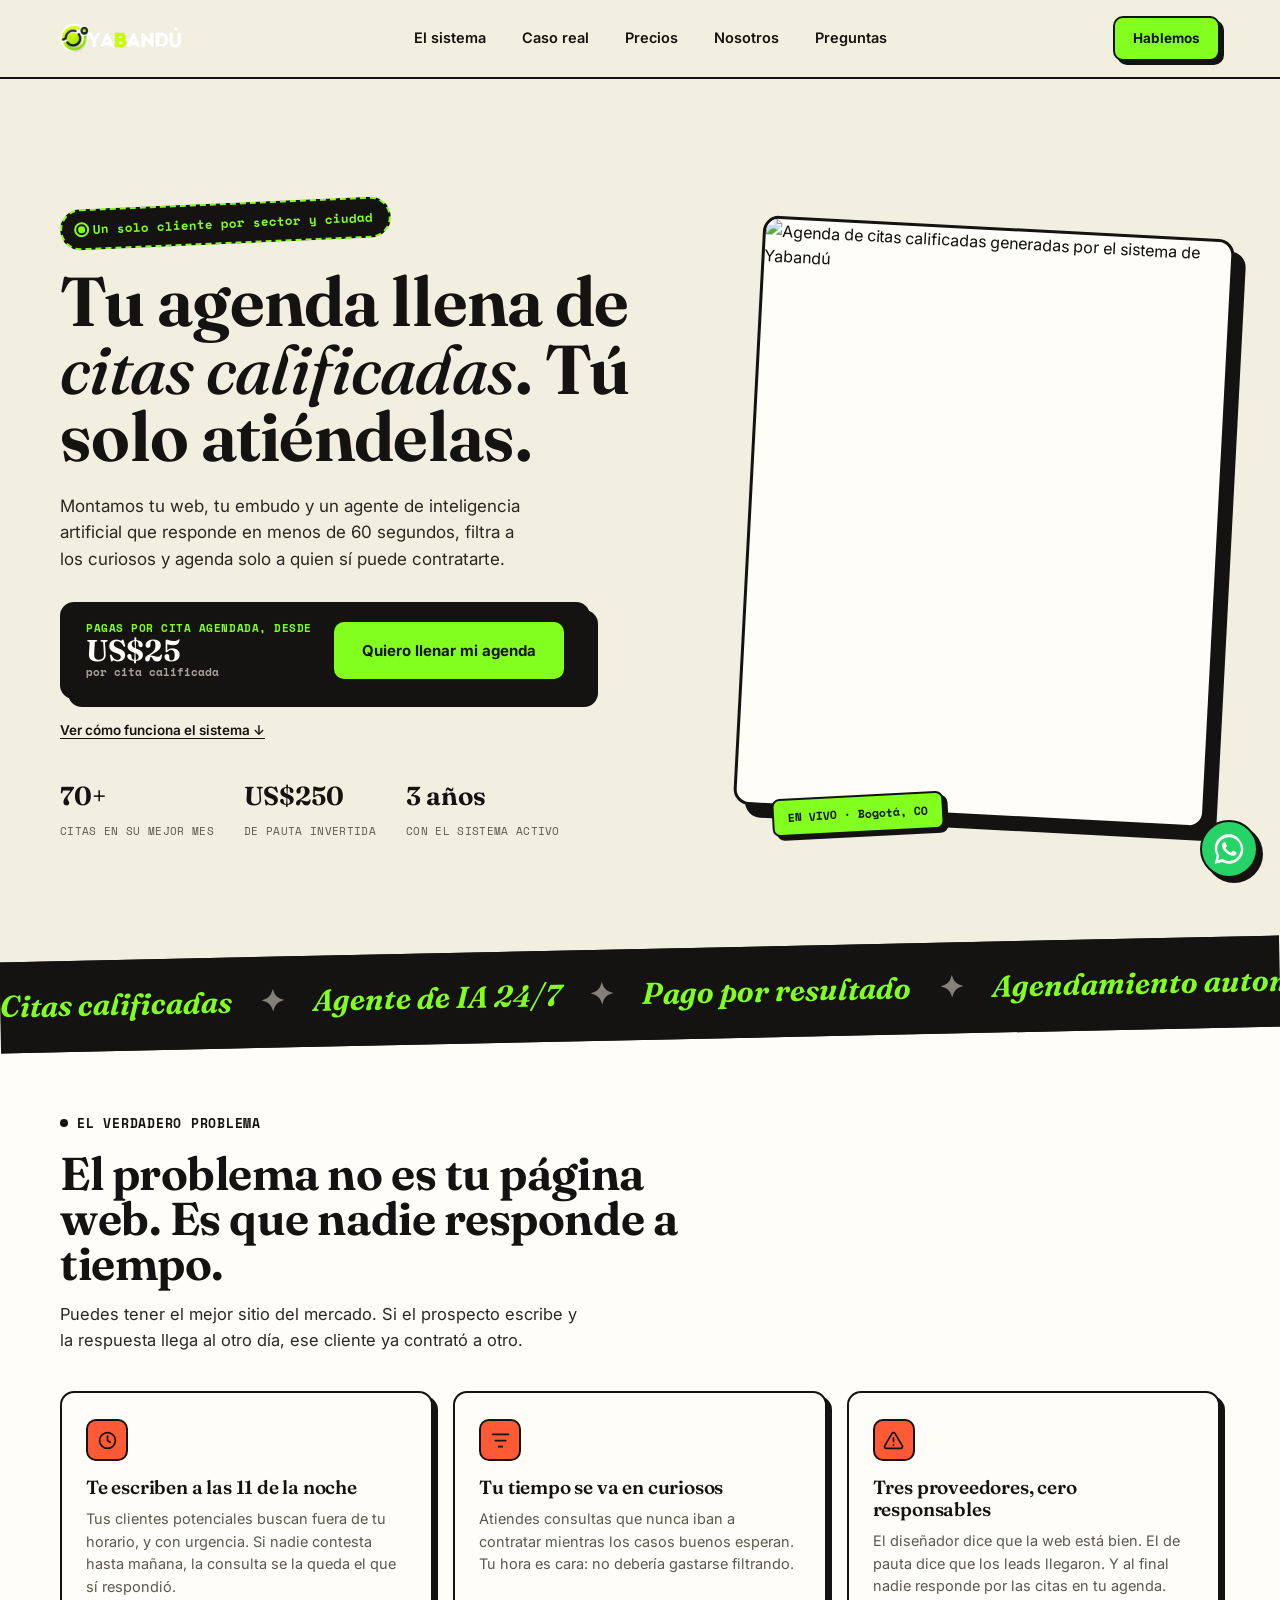
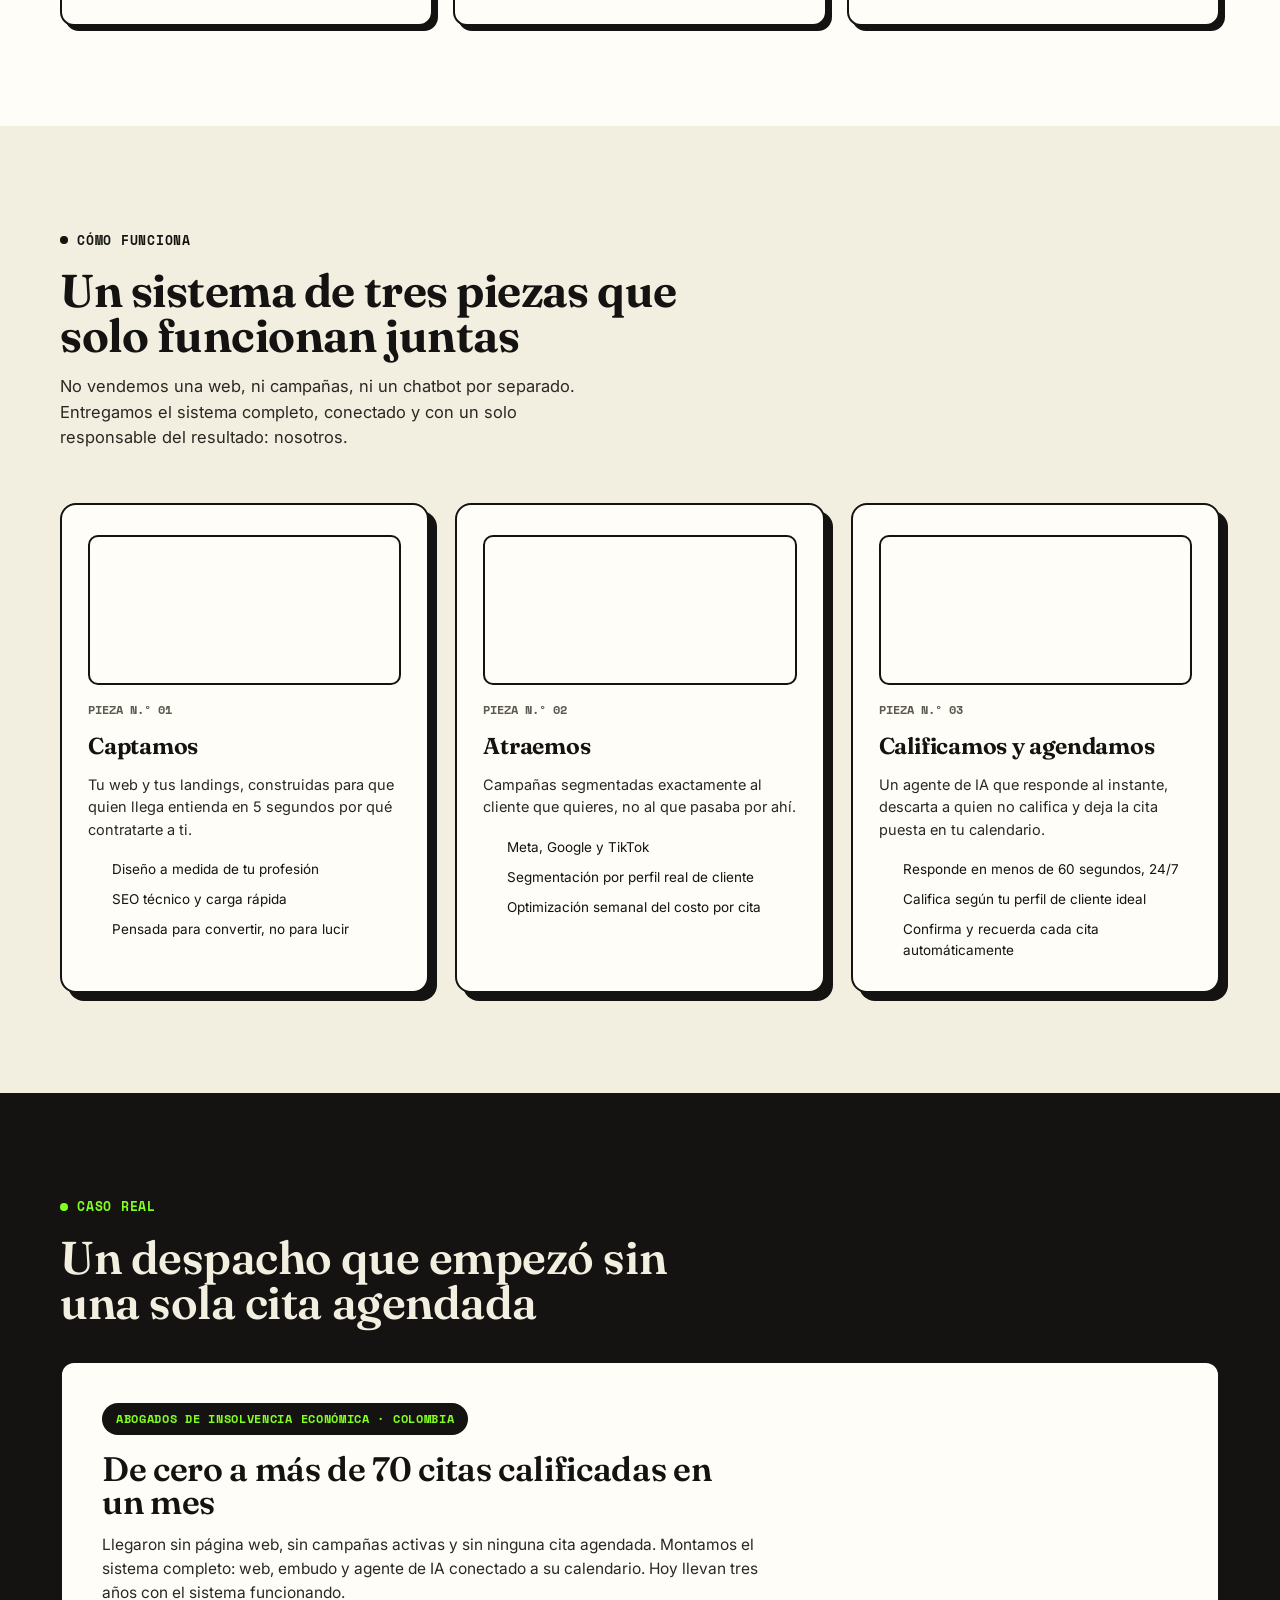
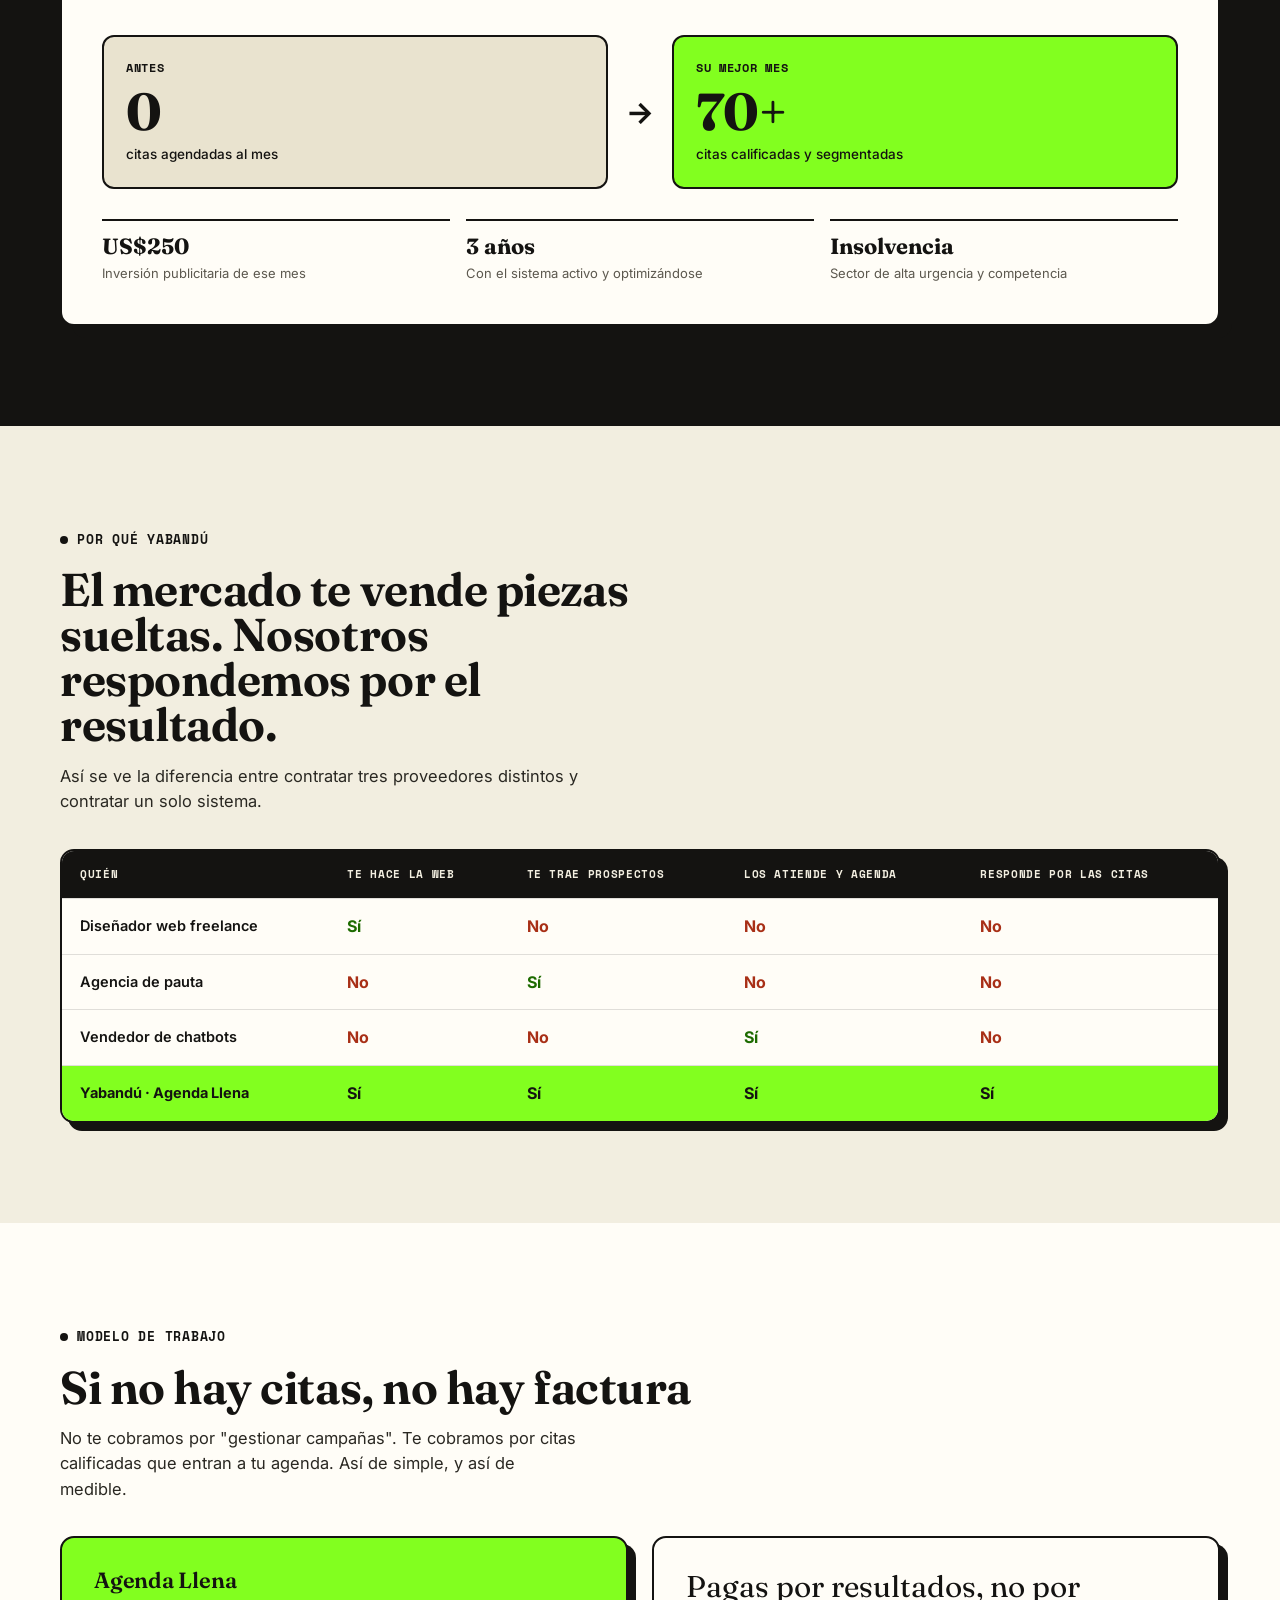
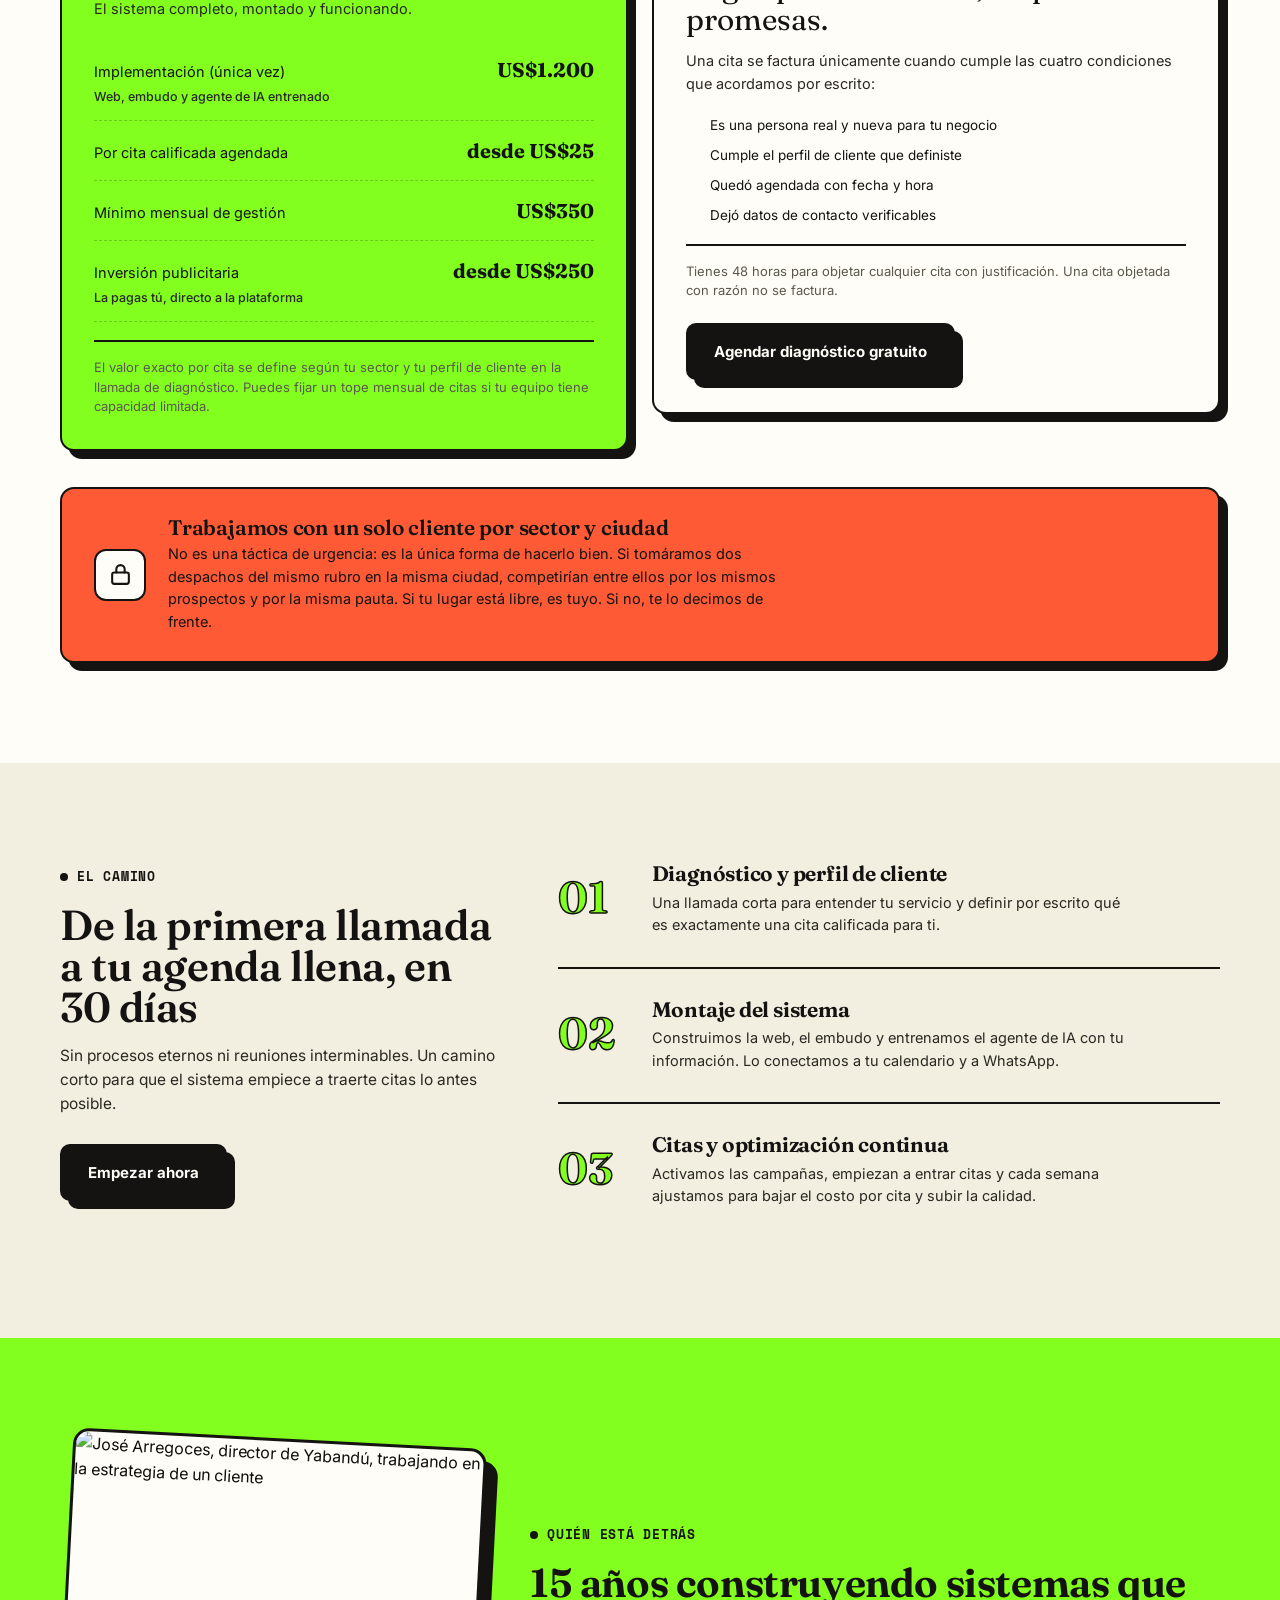
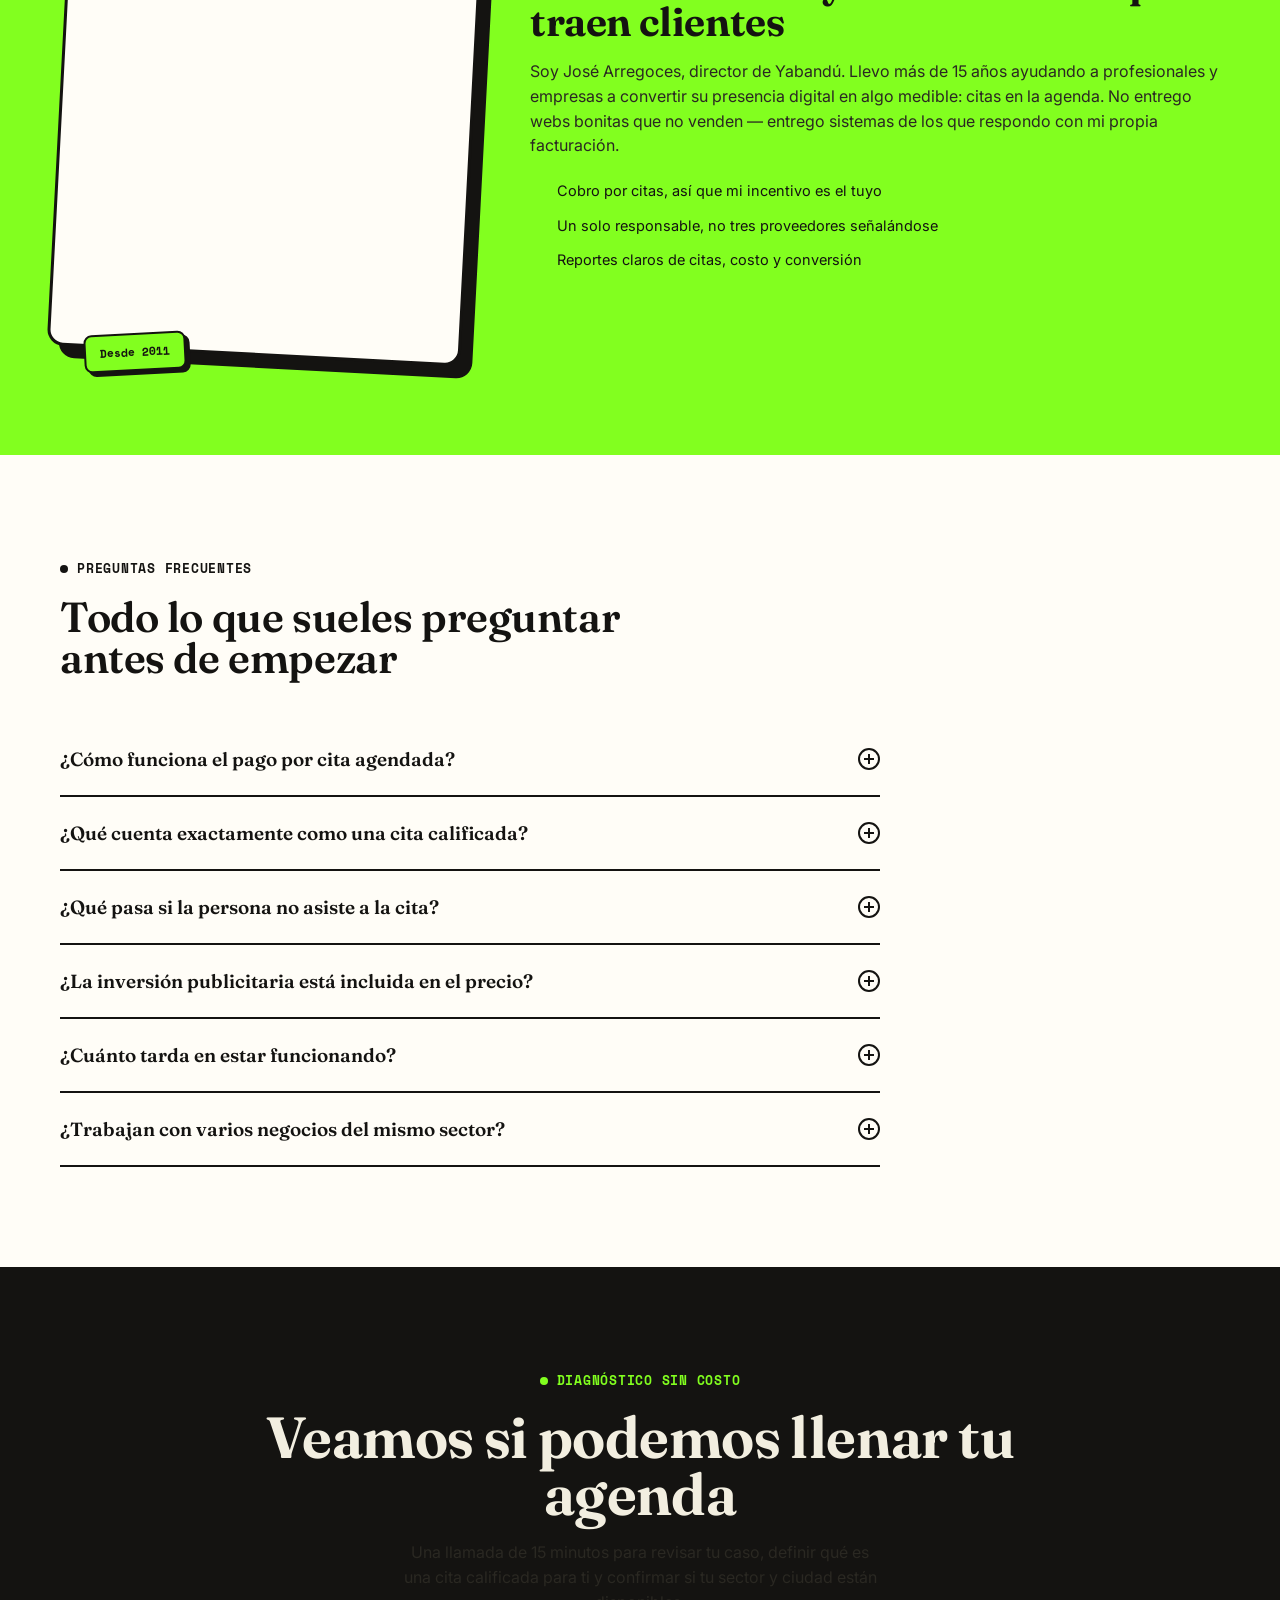
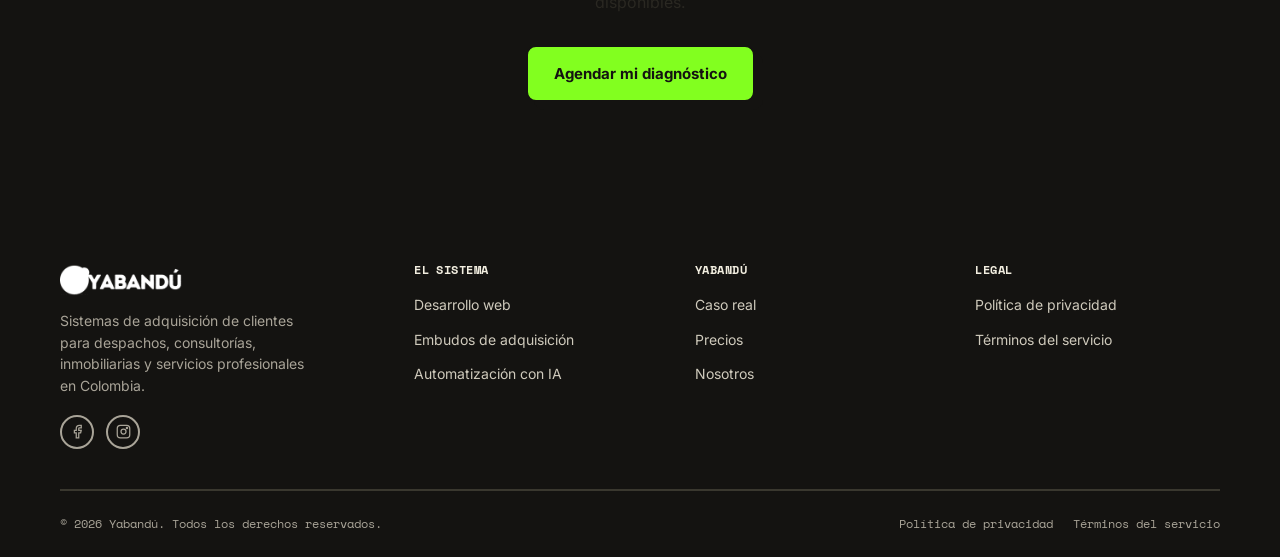
==== commit cc41233e: "Reposicionar home sobre la oferta Agenda Llena Reescribe la portada alrededor de una sola oferta con" ====
--- a/index.html
+++ b/index.html
@@ -7,23 +7,27 @@
 new Date().getTime(),event:'gtm.js'});var f=d.getElementsByTagName(s)[0],
 j=d.createElement(s),dl=l!='dataLayer'?'&l='+l:'';j.async=true;j.src=
 'https://www.googletagmanager.com/gtm.js?id='+i+dl;f.parentNode.insertBefore(j,f);
-})(window,document,'script','dataLayer','GTM-XXXXXXX');</script>
+})(window,document,'script','dataLayer','GTM-NNZVVCL7');</script>
 <!-- End Google Tag Manager -->
 <meta name="viewport" content="width=device-width, initial-scale=1.0">
-<title>Yabandú | Desarrollo Web, Embudos de Venta y Automatizaciones con IA</title>
-<meta name="description" content="Yabandú diseña sitios web de alto rendimiento, embudos de adquisición de clientes y automatizaciones con inteligencia artificial para que tu negocio venda todos los días.">
-<meta name="keywords" content="desarrollo web, diseño web profesional, embudos de venta, embudos de adquisición de clientes, automatizaciones con IA, agencia de marketing digital, chatbots con inteligencia artificial">
+<title>Yabandú | Agenda Llena — Citas calificadas para servicios profesionales</title>
+<meta name="description" content="Llenamos la agenda de despachos, consultorías e inmobiliarias con citas calificadas. Web, embudo y agente de IA que responde 24/7. Pagas por cita agendada, no por promesas.">
+<meta name="keywords" content="citas calificadas, generación de leads para abogados, marketing para despachos de abogados, agente de IA WhatsApp, embudos de adquisición, agendamiento automático de citas">
 <link rel="canonical" href="https://www.yabandu.com/">
 <meta name="robots" content="index, follow, max-image-preview:large">
 <meta name="theme-color" content="#141311">
 <link rel="icon" type="image/png" href="img/logo.png">
 <meta property="og:type" content="website">
 <meta property="og:site_name" content="Yabandú">
-<meta property="og:title" content="Yabandú | Webs, Embudos de Venta y Automatizaciones con IA">
-<meta property="og:description" content="Sitios web que convierten, sistemas de adquisición de clientes y automatizaciones con IA para que tu negocio crezca sin límites.">
+<meta property="og:title" content="Agenda Llena | Citas calificadas para servicios profesionales">
+<meta property="og:description" content="De 0 a más de 70 citas calificadas en un mes. Pagas por cita agendada, no por promesas.">
 <meta property="og:url" content="https://www.yabandu.com/">
+<meta property="og:image" content="https://www.yabandu.com/img/logo.png">
 <meta property="og:locale" content="es_LA">
 <meta name="twitter:card" content="summary_large_image">
+<meta name="twitter:title" content="Agenda Llena | Citas calificadas para servicios profesionales">
+<meta name="twitter:description" content="De 0 a más de 70 citas calificadas en un mes. Pagas por cita agendada, no por promesas.">
+<meta name="twitter:image" content="https://www.yabandu.com/img/logo.png">
 <link rel="stylesheet" href="css/styles.css">
 <link rel="preconnect" href="https://fonts.googleapis.com">
 <link rel="preconnect" href="https://fonts.gstatic.com" crossorigin>
@@ -35,14 +39,18 @@
   "@type": "ProfessionalService",
   "name": "Yabandú",
   "url": "https://www.yabandu.com/",
-  "description": "Agencia digital especializada en desarrollo web, embudos de adquisición de clientes y automatizaciones con inteligencia artificial.",
-  "areaServed": "Latinoamérica",
+  "description": "Sistema de adquisición de clientes para servicios profesionales: web, embudo y agente de inteligencia artificial que responde, califica y agenda citas. Modelo de pago por cita agendada.",
+  "areaServed": "Colombia",
   "founder": {"@type": "Person", "name": "José Arregoces"},
-  "makesOffer": [
-    {"@type": "Offer", "itemOffered": {"@type": "Service", "name": "Desarrollo Web", "url": "https://www.yabandu.com/desarrollo-web.html"}},
-    {"@type": "Offer", "itemOffered": {"@type": "Service", "name": "Embudos de Adquisición de Clientes", "url": "https://www.yabandu.com/embudos-de-venta.html"}},
-    {"@type": "Offer", "itemOffered": {"@type": "Service", "name": "Automatizaciones con IA", "url": "https://www.yabandu.com/automatizacion-ia.html"}}
-  ]
+  "telephone": "+573215767930",
+  "makesOffer": [{
+    "@type": "Offer",
+    "itemOffered": {
+      "@type": "Service",
+      "name": "Agenda Llena — sistema de adquisición de citas calificadas",
+      "description": "Web, embudo de adquisición y agente de IA que responde 24/7, califica y agenda citas para despachos, consultorías e inmobiliarias."
+    }
+  }]
 }
 </script>
 <script type="application/ld+json">
@@ -50,17 +58,19 @@
   "@context": "https://schema.org",
   "@type": "FAQPage",
   "mainEntity": [
-    {"@type":"Question","name":"¿Necesito los 3 servicios o puedo contratar solo uno?","acceptedAnswer":{"@type":"Answer","text":"Puedes empezar por el que tu negocio necesite hoy: una web, un embudo de adquisición o una automatización con IA. Muchos clientes empiezan con uno y suman los otros después."}},
-    {"@type":"Question","name":"¿Cómo se integran la web, el embudo y la IA entre sí?","acceptedAnswer":{"@type":"Answer","text":"Diseñamos los tres servicios para que compartan la misma marca, datos y objetivos: la web captura el interés, el embudo lo convierte en lead y la automatización con IA lo atiende y agenda."}},
-    {"@type":"Question","name":"¿Cuánto tiempo toma ver resultados?","acceptedAnswer":{"@type":"Answer","text":"Una landing puede estar lista en 72 horas. Los primeros leads del embudo suelen llegar en la primera o segunda semana de campaña, y la automatización con IA queda operativa en pocos días."}},
-    {"@type":"Question","name":"¿Trabajan con negocios fuera de Colombia?","acceptedAnswer":{"@type":"Answer","text":"Sí, trabajamos de forma remota con negocios en toda Latinoamérica."}}
+    {"@type":"Question","name":"¿Cómo funciona el pago por cita agendada?","acceptedAnswer":{"@type":"Answer","text":"Pagas una implementación inicial y luego un valor por cada cita calificada que entra a tu agenda, con un mínimo mensual que cubre la gestión de campañas. Si un mes no hay citas, no hay facturación por citas."}},
+    {"@type":"Question","name":"¿Qué cuenta como una cita calificada?","acceptedAnswer":{"@type":"Answer","text":"Una cita se factura cuando es una persona real y nueva, cumple el perfil acordado por escrito, quedó agendada con fecha y hora, y dejó datos de contacto verificables. Tienes 48 horas para objetar cualquier cita con justificación."}},
+    {"@type":"Question","name":"¿Qué pasa si la persona no asiste a la cita?","acceptedAnswer":{"@type":"Answer","text":"Se factura la cita agendada, no la asistencia, porque la asistencia depende de la gestión del despacho. Para reducir las ausencias, nuestro agente de IA envía confirmación al agendar y recordatorios automáticos antes de la cita."}},
+    {"@type":"Question","name":"¿La inversión publicitaria está incluida?","acceptedAnswer":{"@type":"Answer","text":"No. La pauta la pagas tú directamente a la plataforma (Meta, Google o TikTok), con una inversión mínima recomendada de US$250 al mes. Así mantienes el control y la propiedad total de tus campañas."}},
+    {"@type":"Question","name":"¿Cuánto tarda en estar funcionando el sistema?","acceptedAnswer":{"@type":"Answer","text":"El sistema completo queda montado y operando en aproximadamente 30 días: web, embudo, campañas y agente de IA entrenado y conectado a tu calendario."}},
+    {"@type":"Question","name":"¿Trabajan con varios negocios del mismo sector?","acceptedAnswer":{"@type":"Answer","text":"No. Trabajamos con un solo cliente por sector y ciudad, porque dos clientes del mismo rubro competirían entre ellos por los mismos prospectos y por la misma pauta."}}
   ]
 }
 </script>
 </head>
 <body data-page="index">
 <!-- Google Tag Manager (noscript) -->
-<noscript><iframe src="https://www.googletagmanager.com/ns.html?id=GTM-XXXXXXX"
+<noscript><iframe src="https://www.googletagmanager.com/ns.html?id=GTM-NNZVVCL7"
 height="0" width="0" style="display:none;visibility:hidden"></iframe></noscript>
 <!-- End Google Tag Manager (noscript) -->
 
@@ -68,14 +78,14 @@
   <nav>
     <a href="index.html" class="logo"><img src="img/logo.png" alt="Yabandú" class="logo-img"></a>
     <div class="nav-links">
-      <a href="desarrollo-web.html" data-nav="desarrollo-web">Desarrollo web</a>
-      <a href="embudos-de-venta.html" data-nav="embudos-de-venta">Embudos de venta</a>
-      <a href="automatizacion-ia.html" data-nav="automatizacion-ia">Automatización IA</a>
-      <a href="index.html#nosotros">Nosotros</a>
-      <a href="index.html#faq">Preguntas</a>
+      <a href="#sistema">El sistema</a>
+      <a href="#caso">Caso real</a>
+      <a href="#precios">Precios</a>
+      <a href="#nosotros">Nosotros</a>
+      <a href="#faq">Preguntas</a>
     </div>
     <div class="nav-cta">
-      <a href="index.html#contacto" class="btn lime small">Agendar cita</a>
+      <a href="https://wa.me/573215767930?text=Hola%20Yaband%C3%BA%2C%20quiero%20saber%20c%C3%B3mo%20llenar%20mi%20agenda%20de%20citas." class="btn lime small" target="_blank" rel="noopener" data-wa="nav">Hablemos</a>
       <button class="menu-btn" aria-label="Abrir menú">☰</button>
     </div>
   </nav>
@@ -86,23 +96,23 @@
   <section class="hero block-paper">
     <div class="wrap hero-grid">
       <div>
-        <span class="sticker"><span class="dot"></span>Solo 5 cupos disponibles este mes</span>
-        <h1>Un sistema digital que <em>vende</em> aunque tú no estés mirando</h1>
-        <p class="lead">Web, embudo de adquisición y automatización con IA — las tres piezas que necesita tu negocio para conseguir clientes todos los días, armadas por un solo equipo.</p>
+        <span class="sticker"><span class="dot"></span>Un solo cliente por sector y ciudad</span>
+        <h1>Tu agenda llena de <em>citas calificadas</em>. Tú solo atiéndelas.</h1>
+        <p class="lead">Montamos tu web, tu embudo y un agente de inteligencia artificial que responde en menos de 60 segundos, filtra a los curiosos y agenda solo a quien sí puede contratarte.</p>
         <div class="offer-box">
-          <div class="offer-price"><span class="from">Empieza desde</span>US$149<span class="unit">pago único</span></div>
-          <a href="desarrollo-web.html#precios" class="btn lime">Quiero esta oferta</a>
-        </div>
-        <div class="hero-secondary"><a href="#servicios">Ver los 3 servicios completos ↓</a></div>
+          <div class="offer-price"><span class="from">Pagas por cita agendada, desde</span>US$25<span class="unit">por cita calificada</span></div>
+          <a href="https://wa.me/573215767930?text=Hola%20Yaband%C3%BA%2C%20quiero%20saber%20c%C3%B3mo%20llenar%20mi%20agenda%20de%20citas." class="btn lime" target="_blank" rel="noopener" data-wa="hero">Quiero llenar mi agenda</a>
+        </div>
+        <div class="hero-secondary"><a href="#sistema">Ver cómo funciona el sistema ↓</a></div>
         <div class="hero-stats">
-          <div class="hero-stat"><b>+150</b><span>Proyectos entregados</span></div>
-          <div class="hero-stat"><b>72h</b><span>Primera landing</span></div>
-          <div class="hero-stat"><b>24/7</b><span>Atención con IA</span></div>
+          <div class="hero-stat"><b>70+</b><span>Citas en su mejor mes</span></div>
+          <div class="hero-stat"><b>US$250</b><span>De pauta invertida</span></div>
+          <div class="hero-stat"><b>3 años</b><span>Con el sistema activo</span></div>
         </div>
       </div>
       <div class="photo-sticker">
         <div class="frame" style="aspect-ratio:4/5;">
-          <img src="https://images.unsplash.com/photo-1758873269317-51888e824b28?w=900&q=75&auto=format&fit=crop" alt="Equipo de Yabandú trabajando en un proyecto de cliente" loading="eager">
+          <img src="https://images.unsplash.com/photo-1758873269317-51888e824b28?w=900&q=75&auto=format&fit=crop" alt="Agenda de citas calificadas generadas por el sistema de Yabandú" loading="eager">
         </div>
         <span class="tag">EN VIVO · Bogotá, CO</span>
       </div>
@@ -111,95 +121,217 @@
 
   <div class="marquee-fat">
     <div class="track">
-      <span>Desarrollo web</span><span>Embudos de adquisición</span><span>Automatizaciones con IA</span><span>SEO técnico</span>
-      <span>Desarrollo web</span><span>Embudos de adquisición</span><span>Automatizaciones con IA</span><span>SEO técnico</span>
+      <span>Citas calificadas</span><span>Agente de IA 24/7</span><span>Pago por resultado</span><span>Agendamiento automático</span>
+      <span>Citas calificadas</span><span>Agente de IA 24/7</span><span>Pago por resultado</span><span>Agendamiento automático</span>
     </div>
   </div>
 
-  <!-- SERVICIOS -->
-  <section id="servicios" class="block-paper">
+  <!-- PROBLEMA -->
+  <section class="block-white">
     <div class="wrap">
       <div class="head reveal">
-        <span class="kicker">Qué hacemos</span>
-        <h2>Tres servicios, un solo sistema de crecimiento</h2>
-        <p>Cada servicio resuelve una etapa distinta del camino que recorre alguien desde que te descubre hasta que te compra. Empieza por uno o combínalos todos.</p>
+        <span class="kicker">El verdadero problema</span>
+        <h2>El problema no es tu página web. Es que nadie responde a tiempo.</h2>
+        <p>Puedes tener el mejor sitio del mercado. Si el prospecto escribe y la respuesta llega al otro día, ese cliente ya contrató a otro.</p>
+      </div>
+
+      <div class="pain-grid">
+        <article class="pain-card reveal">
+          <div class="pico"><svg viewBox="0 0 24 24" fill="none" stroke-width="2" stroke-linecap="round" stroke-linejoin="round"><circle cx="12" cy="12" r="9"/><path d="M12 7v5l3 2"/></svg></div>
+          <h3>Te escriben a las 11 de la noche</h3>
+          <p>Tus clientes potenciales buscan fuera de tu horario, y con urgencia. Si nadie contesta hasta mañana, la consulta se la queda el que sí respondió.</p>
+        </article>
+        <article class="pain-card reveal">
+          <div class="pico"><svg viewBox="0 0 24 24" fill="none" stroke-width="2" stroke-linecap="round" stroke-linejoin="round"><path d="M3 5h18M6 12h12M10 19h4"/></svg></div>
+          <h3>Tu tiempo se va en curiosos</h3>
+          <p>Atiendes consultas que nunca iban a contratar mientras los casos buenos esperan. Tu hora es cara: no debería gastarse filtrando.</p>
+        </article>
+        <article class="pain-card reveal">
+          <div class="pico"><svg viewBox="0 0 24 24" fill="none" stroke-width="2" stroke-linecap="round" stroke-linejoin="round"><path d="M12 9v4M12 17h.01"/><path d="M10.3 3.9 2 18a2 2 0 0 0 1.7 3h16.6a2 2 0 0 0 1.7-3L13.7 3.9a2 2 0 0 0-3.4 0z"/></svg></div>
+          <h3>Tres proveedores, cero responsables</h3>
+          <p>El diseñador dice que la web está bien. El de pauta dice que los leads llegaron. Y al final nadie responde por las citas en tu agenda.</p>
+        </article>
+      </div>
+    </div>
+  </section>
+
+  <!-- EL SISTEMA -->
+  <section id="sistema" class="block-paper">
+    <div class="wrap">
+      <div class="head reveal">
+        <span class="kicker">Cómo funciona</span>
+        <h2>Un sistema de tres piezas que solo funcionan juntas</h2>
+        <p>No vendemos una web, ni campañas, ni un chatbot por separado. Entregamos el sistema completo, conectado y con un solo responsable del resultado: nosotros.</p>
       </div>
 
       <div class="service-grid">
         <article class="service-card reveal">
           <div class="service-swatch" style="background-image:url('https://images.unsplash.com/photo-1763568258330-039d2f3dfc76?w=700&q=75&auto=format&fit=crop');"></div>
-          <span class="service-num">SERVICIO N.º 01</span>
-          <h3>Desarrollo web</h3>
-          <p class="desc">Sitios y landing pages rápidas, responsivas y pensadas para convertir, no solo para verse bien.</p>
+          <span class="service-num">PIEZA N.º 01</span>
+          <h3>Captamos</h3>
+          <p class="desc">Tu web y tus landings, construidas para que quien llega entienda en 5 segundos por qué contratarte a ti.</p>
           <ul class="service-list">
-            <li><svg viewBox="0 0 24 24" fill="none" stroke-width="2" stroke-linecap="round" stroke-linejoin="round"><polyline points="20 6 9 17 4 12"></polyline></svg>Diseño 100% a medida de tu marca</li>
-            <li><svg viewBox="0 0 24 24" fill="none" stroke-width="2" stroke-linecap="round" stroke-linejoin="round"><polyline points="20 6 9 17 4 12"></polyline></svg>SEO técnico y velocidad optimizada</li>
-            <li><svg viewBox="0 0 24 24" fill="none" stroke-width="2" stroke-linecap="round" stroke-linejoin="round"><polyline points="20 6 9 17 4 12"></polyline></svg>Entrega desde 72 horas</li>
+            <li><svg viewBox="0 0 24 24" fill="none" stroke-width="2" stroke-linecap="round" stroke-linejoin="round"><polyline points="20 6 9 17 4 12"></polyline></svg>Diseño a medida de tu profesión</li>
+            <li><svg viewBox="0 0 24 24" fill="none" stroke-width="2" stroke-linecap="round" stroke-linejoin="round"><polyline points="20 6 9 17 4 12"></polyline></svg>SEO técnico y carga rápida</li>
+            <li><svg viewBox="0 0 24 24" fill="none" stroke-width="2" stroke-linecap="round" stroke-linejoin="round"><polyline points="20 6 9 17 4 12"></polyline></svg>Pensada para convertir, no para lucir</li>
           </ul>
-          <a href="desarrollo-web.html" class="card-link">Ver el servicio completo <svg viewBox="0 0 24 24" fill="none" stroke="currentColor" stroke-width="2.4" stroke-linecap="round"><path d="M5 12h14M13 6l6 6-6 6"/></svg></a>
         </article>
 
         <article class="service-card reveal">
           <div class="service-swatch" style="background-image:url('https://images.unsplash.com/photo-1686061593213-98dad7c599b9?w=700&q=75&auto=format&fit=crop');"></div>
-          <span class="service-num">SERVICIO N.º 02</span>
-          <h3>Embudos de adquisición</h3>
-          <p class="desc">Sistemas que atraen tráfico, capturan leads y los acompañan hasta la compra, de forma predecible.</p>
+          <span class="service-num">PIEZA N.º 02</span>
+          <h3>Atraemos</h3>
+          <p class="desc">Campañas segmentadas exactamente al cliente que quieres, no al que pasaba por ahí.</p>
           <ul class="service-list">
-            <li><svg viewBox="0 0 24 24" fill="none" stroke-width="2" stroke-linecap="round" stroke-linejoin="round"><polyline points="20 6 9 17 4 12"></polyline></svg>Campañas en Meta, Google y TikTok</li>
-            <li><svg viewBox="0 0 24 24" fill="none" stroke-width="2" stroke-linecap="round" stroke-linejoin="round"><polyline points="20 6 9 17 4 12"></polyline></svg>Landing pages de alta conversión</li>
-            <li><svg viewBox="0 0 24 24" fill="none" stroke-width="2" stroke-linecap="round" stroke-linejoin="round"><polyline points="20 6 9 17 4 12"></polyline></svg>Seguimiento automatizado de leads</li>
+            <li><svg viewBox="0 0 24 24" fill="none" stroke-width="2" stroke-linecap="round" stroke-linejoin="round"><polyline points="20 6 9 17 4 12"></polyline></svg>Meta, Google y TikTok</li>
+            <li><svg viewBox="0 0 24 24" fill="none" stroke-width="2" stroke-linecap="round" stroke-linejoin="round"><polyline points="20 6 9 17 4 12"></polyline></svg>Segmentación por perfil real de cliente</li>
+            <li><svg viewBox="0 0 24 24" fill="none" stroke-width="2" stroke-linecap="round" stroke-linejoin="round"><polyline points="20 6 9 17 4 12"></polyline></svg>Optimización semanal del costo por cita</li>
           </ul>
-          <a href="embudos-de-venta.html" class="card-link">Ver el servicio completo <svg viewBox="0 0 24 24" fill="none" stroke="currentColor" stroke-width="2.4" stroke-linecap="round"><path d="M5 12h14M13 6l6 6-6 6"/></svg></a>
         </article>
 
         <article class="service-card reveal">
           <div class="service-swatch" style="background-image:url('https://images.unsplash.com/photo-1762330469727-156f5369e4f9?w=700&q=75&auto=format&fit=crop');"></div>
-          <span class="service-num">SERVICIO N.º 03</span>
-          <h3>Automatizaciones con IA</h3>
-          <p class="desc">Agentes de inteligencia artificial que responden, califican y agendan clientes sin que muevas un dedo.</p>
+          <span class="service-num">PIEZA N.º 03</span>
+          <h3>Calificamos y agendamos</h3>
+          <p class="desc">Un agente de IA que responde al instante, descarta a quien no califica y deja la cita puesta en tu calendario.</p>
           <ul class="service-list">
-            <li><svg viewBox="0 0 24 24" fill="none" stroke-width="2" stroke-linecap="round" stroke-linejoin="round"><polyline points="20 6 9 17 4 12"></polyline></svg>Chatbots entrenados en tu negocio</li>
-            <li><svg viewBox="0 0 24 24" fill="none" stroke-width="2" stroke-linecap="round" stroke-linejoin="round"><polyline points="20 6 9 17 4 12"></polyline></svg>Automatización de WhatsApp e Instagram</li>
-            <li><svg viewBox="0 0 24 24" fill="none" stroke-width="2" stroke-linecap="round" stroke-linejoin="round"><polyline points="20 6 9 17 4 12"></polyline></svg>Agendamiento automático de citas</li>
+            <li><svg viewBox="0 0 24 24" fill="none" stroke-width="2" stroke-linecap="round" stroke-linejoin="round"><polyline points="20 6 9 17 4 12"></polyline></svg>Responde en menos de 60 segundos, 24/7</li>
+            <li><svg viewBox="0 0 24 24" fill="none" stroke-width="2" stroke-linecap="round" stroke-linejoin="round"><polyline points="20 6 9 17 4 12"></polyline></svg>Califica según tu perfil de cliente ideal</li>
+            <li><svg viewBox="0 0 24 24" fill="none" stroke-width="2" stroke-linecap="round" stroke-linejoin="round"><polyline points="20 6 9 17 4 12"></polyline></svg>Confirma y recuerda cada cita automáticamente</li>
           </ul>
-          <a href="automatizacion-ia.html" class="card-link">Ver el servicio completo <svg viewBox="0 0 24 24" fill="none" stroke="currentColor" stroke-width="2.4" stroke-linecap="round"><path d="M5 12h14M13 6l6 6-6 6"/></svg></a>
-        </article>
-      </div>
-    </div>
-  </section>
-
-  <!-- BENTO — POR QUÉ ELEGIRNOS -->
-  <section class="block-ink on-dark">
-    <div class="wrap">
-      <span class="kicker">Por qué Yabandú</span>
-      <h2 class="reveal" style="font-size:clamp(30px,3.6vw,46px);max-width:640px;">Un equipo, tres capacidades, cero fricción entre proveedores</h2>
-      <div class="bento">
-        <div class="bento-card big reveal">
-          <div class="bicon"><svg viewBox="0 0 24 24" fill="none" stroke-width="2" stroke-linecap="round" stroke-linejoin="round"><path d="M21 15a2 2 0 0 1-2 2H7l-4 4V5a2 2 0 0 1 2-2h14a2 2 0 0 1 2 2z"></path></svg></div>
-          <div>
-            <h3>Diseño, embudo y automatización bajo un mismo techo</h3>
-            <p>Coordinamos los tres servicios como un solo sistema: la misma marca, los mismos datos, el mismo objetivo.</p>
+        </article>
+      </div>
+    </div>
+  </section>
+
+  <!-- CASO REAL -->
+  <section id="caso" class="block-ink on-dark">
+    <div class="wrap">
+      <span class="kicker">Caso real</span>
+      <h2 class="reveal" style="font-size:clamp(30px,3.6vw,46px);max-width:680px;">Un despacho que empezó sin una sola cita agendada</h2>
+
+      <div class="case-panel reveal">
+        <span class="case-badge">Abogados de insolvencia económica · Colombia</span>
+        <h3>De cero a más de 70 citas calificadas en un mes</h3>
+        <p class="case-intro">Llegaron sin página web, sin campañas activas y sin ninguna cita agendada. Montamos el sistema completo: web, embudo y agente de IA conectado a su calendario. Hoy llevan tres años con el sistema funcionando.</p>
+
+        <div class="case-ba">
+          <div class="case-side before">
+            <span>Antes</span>
+            <b>0</b>
+            <em>citas agendadas al mes</em>
           </div>
-        </div>
-        <div class="bento-card lime reveal">
-          <div class="bicon" style="background:var(--ink);"><svg viewBox="0 0 24 24" fill="none" stroke-width="2" stroke-linecap="round" stroke-linejoin="round" stroke="var(--lime)"><path d="M13 2 3 14h7l-1 8 11-14h-7l1-6z"/></svg></div>
-          <h3>Implementación express</h3>
-          <p>Tu landing lista en menos de 72 horas.</p>
-        </div>
-        <div class="bento-card reveal">
-          <div class="bicon"><svg viewBox="0 0 24 24" fill="none" stroke-width="2" stroke-linecap="round" stroke-linejoin="round"><circle cx="12" cy="12" r="9"/><path d="M9.5 12.5 11 14l3.5-4"/></svg></div>
-          <h3>SEO y visibilidad en IA</h3>
-          <p>Optimizado para Google y para asistentes como ChatGPT.</p>
-        </div>
-        <div class="bento-card reveal">
-          <div class="bicon"><svg viewBox="0 0 24 24" fill="none" stroke-width="2" stroke-linecap="round" stroke-linejoin="round"><rect x="4" y="4" width="16" height="16" rx="3"/><path d="M8 9h8M8 13h5"/></svg></div>
-          <h3>Hosting y soporte</h3>
-          <p>Backups diarios y soporte técnico real.</p>
-        </div>
-        <div class="bento-card lime reveal">
-          <div class="bicon" style="background:var(--ink);"><svg viewBox="0 0 24 24" fill="none" stroke-width="2" stroke-linecap="round" stroke-linejoin="round" stroke="var(--lime)"><path d="M4 19V5m0 14h16M8 15v-4m4 4V9m4 10V6"/></svg></div>
-          <h3>Resultados medibles</h3>
-          <p>Reportes claros de tráfico, leads y conversión.</p>
+          <div class="case-sep">→</div>
+          <div class="case-side after">
+            <span>Su mejor mes</span>
+            <b>70+</b>
+            <em>citas calificadas y segmentadas</em>
+          </div>
+        </div>
+
+        <div class="case-facts">
+          <div class="case-fact"><b>US$250</b><span>Inversión publicitaria de ese mes</span></div>
+          <div class="case-fact"><b>3 años</b><span>Con el sistema activo y optimizándose</span></div>
+          <div class="case-fact"><b>Insolvencia</b><span>Sector de alta urgencia y competencia</span></div>
+        </div>
+      </div>
+    </div>
+  </section>
+
+  <!-- COMPARATIVA -->
+  <section class="block-paper">
+    <div class="wrap">
+      <div class="head reveal">
+        <span class="kicker">Por qué Yabandú</span>
+        <h2>El mercado te vende piezas sueltas. Nosotros respondemos por el resultado.</h2>
+        <p>Así se ve la diferencia entre contratar tres proveedores distintos y contratar un solo sistema.</p>
+      </div>
+
+      <div class="compare-wrap reveal">
+        <table class="compare">
+          <thead>
+            <tr>
+              <th>Quién</th>
+              <th>Te hace la web</th>
+              <th>Te trae prospectos</th>
+              <th>Los atiende y agenda</th>
+              <th>Responde por las citas</th>
+            </tr>
+          </thead>
+          <tbody>
+            <tr>
+              <td class="who">Diseñador web freelance</td>
+              <td class="mk yes">Sí</td>
+              <td class="mk no">No</td>
+              <td class="mk no">No</td>
+              <td class="mk no">No</td>
+            </tr>
+            <tr>
+              <td class="who">Agencia de pauta</td>
+              <td class="mk no">No</td>
+              <td class="mk yes">Sí</td>
+              <td class="mk no">No</td>
+              <td class="mk no">No</td>
+            </tr>
+            <tr>
+              <td class="who">Vendedor de chatbots</td>
+              <td class="mk no">No</td>
+              <td class="mk no">No</td>
+              <td class="mk yes">Sí</td>
+              <td class="mk no">No</td>
+            </tr>
+            <tr class="row-you">
+              <td class="who">Yabandú · Agenda Llena</td>
+              <td class="mk">Sí</td>
+              <td class="mk">Sí</td>
+              <td class="mk">Sí</td>
+              <td class="mk">Sí</td>
+            </tr>
+          </tbody>
+        </table>
+      </div>
+    </div>
+  </section>
+
+  <!-- PRECIOS / MODELO -->
+  <section id="precios" class="block-white">
+    <div class="wrap">
+      <div class="head reveal">
+        <span class="kicker">Modelo de trabajo</span>
+        <h2>Si no hay citas, no hay factura</h2>
+        <p>No te cobramos por "gestionar campañas". Te cobramos por citas calificadas que entran a tu agenda. Así de simple, y así de medible.</p>
+      </div>
+
+      <div class="model-grid">
+        <div class="model-box hl reveal">
+          <h3>Agenda Llena</h3>
+          <p class="mdesc">El sistema completo, montado y funcionando.</p>
+          <div class="model-row"><span>Implementación (única vez)<br><small>Web, embudo y agente de IA entrenado</small></span><b>US$1.200</b></div>
+          <div class="model-row"><span>Por cita calificada agendada</span><b>desde US$25</b></div>
+          <div class="model-row"><span>Mínimo mensual de gestión</span><b>US$350</b></div>
+          <div class="model-row"><span>Inversión publicitaria<br><small>La pagas tú, directo a la plataforma</small></span><b>desde US$250</b></div>
+          <div class="model-note">El valor exacto por cita se define según tu sector y tu perfil de cliente en la llamada de diagnóstico. Puedes fijar un tope mensual de citas si tu equipo tiene capacidad limitada.</div>
+        </div>
+
+        <div class="model-box reveal">
+          <p class="model-claim">Pagas por resultados, no por promesas.</p>
+          <p class="mdesc">Una cita se factura únicamente cuando cumple las cuatro condiciones que acordamos por escrito:</p>
+          <ul class="service-list">
+            <li><svg viewBox="0 0 24 24" fill="none" stroke-width="2" stroke-linecap="round" stroke-linejoin="round"><polyline points="20 6 9 17 4 12"></polyline></svg>Es una persona real y nueva para tu negocio</li>
+            <li><svg viewBox="0 0 24 24" fill="none" stroke-width="2" stroke-linecap="round" stroke-linejoin="round"><polyline points="20 6 9 17 4 12"></polyline></svg>Cumple el perfil de cliente que definiste</li>
+            <li><svg viewBox="0 0 24 24" fill="none" stroke-width="2" stroke-linecap="round" stroke-linejoin="round"><polyline points="20 6 9 17 4 12"></polyline></svg>Quedó agendada con fecha y hora</li>
+            <li><svg viewBox="0 0 24 24" fill="none" stroke-width="2" stroke-linecap="round" stroke-linejoin="round"><polyline points="20 6 9 17 4 12"></polyline></svg>Dejó datos de contacto verificables</li>
+          </ul>
+          <div class="model-note">Tienes 48 horas para objetar cualquier cita con justificación. Una cita objetada con razón no se factura.</div>
+          <a href="https://wa.me/573215767930?text=Hola%20Yaband%C3%BA%2C%20quiero%20agendar%20la%20llamada%20de%20diagn%C3%B3stico." class="btn" style="margin-top:22px;" target="_blank" rel="noopener" data-wa="precios">Agendar diagnóstico gratuito</a>
+        </div>
+      </div>
+
+      <div class="excl reveal">
+        <div class="eico"><svg viewBox="0 0 24 24" fill="none" stroke-width="2" stroke-linecap="round" stroke-linejoin="round"><rect x="4" y="10" width="16" height="11" rx="2"/><path d="M8 10V7a4 4 0 0 1 8 0v3"/></svg></div>
+        <div>
+          <h3>Trabajamos con un solo cliente por sector y ciudad</h3>
+          <p>No es una táctica de urgencia: es la única forma de hacerlo bien. Si tomáramos dos despachos del mismo rubro en la misma ciudad, competirían entre ellos por los mismos prospectos y por la misma pauta. Si tu lugar está libre, es tuyo. Si no, te lo decimos de frente.</p>
         </div>
       </div>
     </div>
@@ -209,106 +341,46 @@
   <section id="proceso" class="block-paper">
     <div class="wrap process-grid">
       <div class="reveal">
-        <span class="kicker">Cómo funciona</span>
-        <h2 style="font-size:clamp(28px,3.4vw,42px);">De la idea a un sistema vendiendo, en tres pasos</h2>
-        <p style="margin-top:16px;color:var(--ink-soft);font-size:15.5px;">Sin procesos eternos. Un camino simple para tener tu web, tu embudo y tu automatización trabajando lo antes posible.</p>
-        <a href="#contacto" class="btn" style="margin-top:28px;">Empezar ahora</a>
+        <span class="kicker">El camino</span>
+        <h2 style="font-size:clamp(28px,3.4vw,42px);">De la primera llamada a tu agenda llena, en 30 días</h2>
+        <p style="margin-top:16px;color:var(--ink-soft);font-size:15.5px;">Sin procesos eternos ni reuniones interminables. Un camino corto para que el sistema empiece a traerte citas lo antes posible.</p>
+        <a href="https://wa.me/573215767930?text=Hola%20Yaband%C3%BA%2C%20quiero%20agendar%20la%20llamada%20de%20diagn%C3%B3stico." class="btn" style="margin-top:28px;" target="_blank" rel="noopener" data-wa="proceso">Empezar ahora</a>
       </div>
       <div class="process-steps">
         <div class="pstep reveal">
           <span class="pnum">01</span>
-          <div><h3>Diagnóstico y briefing express</h3><p>Una llamada corta para entender tu negocio y qué combinación de web, embudo o automatización necesitas primero.</p></div>
+          <div><h3>Diagnóstico y perfil de cliente</h3><p>Una llamada corta para entender tu servicio y definir por escrito qué es exactamente una cita calificada para ti.</p></div>
         </div>
         <div class="pstep reveal">
           <span class="pnum">02</span>
-          <div><h3>Diseño, desarrollo y configuración</h3><p>Construimos tu sitio, montamos el embudo y configuramos los flujos de IA sobre la misma infraestructura.</p></div>
+          <div><h3>Montaje del sistema</h3><p>Construimos la web, el embudo y entrenamos el agente de IA con tu información. Lo conectamos a tu calendario y a WhatsApp.</p></div>
         </div>
         <div class="pstep reveal">
           <span class="pnum">03</span>
-          <div><h3>Lanzamiento y optimización continua</h3><p>Publicamos, medimos los primeros resultados y ajustamos cada semana según el comportamiento real de tus clientes.</p></div>
-        </div>
-      </div>
-    </div>
-  </section>
-
-  <!-- PRECIOS -->
-  <section id="precios" class="block-white">
-    <div class="wrap">
-      <span class="kicker">Planes y precios</span>
-      <h2 class="reveal" style="font-size:clamp(28px,3.6vw,44px);max-width:600px;">Empieza por donde tu negocio lo necesite</h2>
-      <div class="pricing-grid">
-        <div class="price-card reveal">
-          <span class="price-tag">Desarrollo web</span>
-          <h3>Plan Web Express</h3>
-          <p class="desc">Landing o sitio de hasta 5 secciones, dominio y hosting incluidos.</p>
-          <div class="price-amount">US$149 <span>/ pago único</span></div>
-          <a href="desarrollo-web.html#precios" class="btn outline">Ver detalle</a>
-        </div>
-        <div class="price-card featured reveal">
-          <span class="price-badge">Más elegido</span>
-          <span class="price-tag">Embudos de venta</span>
-          <h3>Plan Embudo Completo</h3>
-          <p class="desc">Landing, campañas pagas y seguimiento automatizado.</p>
-          <div class="price-amount">US$399 <span>/ mes</span></div>
-          <a href="embudos-de-venta.html#precios" class="btn">Ver detalle</a>
-        </div>
-        <div class="price-card reveal">
-          <span class="price-tag">Automatización con IA</span>
-          <h3>Plan Agente IA</h3>
-          <p class="desc">Chatbot con IA para WhatsApp o Instagram con agendamiento automático.</p>
-          <div class="price-amount">Desde US$299 <span>/ mes</span></div>
-          <a href="automatizacion-ia.html#precios" class="btn outline">Ver detalle</a>
+          <div><h3>Citas y optimización continua</h3><p>Activamos las campañas, empiezan a entrar citas y cada semana ajustamos para bajar el costo por cita y subir la calidad.</p></div>
         </div>
       </div>
     </div>
   </section>
 
   <!-- NOSOTROS -->
-  <section id="nosotros" class="block-paper">
+  <section id="nosotros" class="block-lime on-lime">
     <div class="wrap about-grid">
       <div class="photo-sticker reveal">
         <div class="frame" style="aspect-ratio:4/5;">
-          <img src="https://images.unsplash.com/photo-1758874573150-05c1b6b56407?w=700&q=75&auto=format&fit=crop" alt="Trabajando en una estrategia digital para un cliente de Yabandú" loading="lazy">
+          <img src="https://images.unsplash.com/photo-1758874573150-05c1b6b56407?w=700&q=75&auto=format&fit=crop" alt="José Arregoces, director de Yabandú, trabajando en la estrategia de un cliente" loading="lazy">
         </div>
         <span class="tag">Desde 2011</span>
       </div>
       <div class="reveal">
-        <span class="kicker">Nosotros</span>
-        <h2>Más de 15 años ayudando a negocios a vender en línea</h2>
-        <p class="intro">Hola, soy José Arregoces, director de Yabandú. Ayudo a emprendedores y empresas a transformar su presencia digital en sistemas reales de adquisición de clientes, combinando diseño, estrategia y automatización con inteligencia artificial.</p>
+        <span class="kicker">Quién está detrás</span>
+        <h2>15 años construyendo sistemas que traen clientes</h2>
+        <p class="intro">Soy José Arregoces, director de Yabandú. Llevo más de 15 años ayudando a profesionales y empresas a convertir su presencia digital en algo medible: citas en la agenda. No entrego webs bonitas que no venden — entrego sistemas de los que respondo con mi propia facturación.</p>
         <ul class="about-list">
-          <li><svg viewBox="0 0 24 24" fill="none" stroke-width="2" stroke-linecap="round" stroke-linejoin="round"><polyline points="20 6 9 17 4 12"></polyline></svg>Sitios y embudos pensados para vender, no solo para verse bien</li>
-          <li><svg viewBox="0 0 24 24" fill="none" stroke-width="2" stroke-linecap="round" stroke-linejoin="round"><polyline points="20 6 9 17 4 12"></polyline></svg>Automatizaciones con IA a la medida de cada negocio</li>
-          <li><svg viewBox="0 0 24 24" fill="none" stroke-width="2" stroke-linecap="round" stroke-linejoin="round"><polyline points="20 6 9 17 4 12"></polyline></svg>Un equipo que se mide por los resultados que entrega</li>
+          <li><svg viewBox="0 0 24 24" fill="none" stroke-width="2" stroke-linecap="round" stroke-linejoin="round"><polyline points="20 6 9 17 4 12"></polyline></svg>Cobro por citas, así que mi incentivo es el tuyo</li>
+          <li><svg viewBox="0 0 24 24" fill="none" stroke-width="2" stroke-linecap="round" stroke-linejoin="round"><polyline points="20 6 9 17 4 12"></polyline></svg>Un solo responsable, no tres proveedores señalándose</li>
+          <li><svg viewBox="0 0 24 24" fill="none" stroke-width="2" stroke-linecap="round" stroke-linejoin="round"><polyline points="20 6 9 17 4 12"></polyline></svg>Reportes claros de citas, costo y conversión</li>
         </ul>
-      </div>
-    </div>
-  </section>
-
-  <!-- STATS -->
-  <section class="block-lime">
-    <div class="wrap bignum-grid">
-      <div class="bignum reveal"><b>15+</b><span>Años de experiencia</span></div>
-      <div class="bignum reveal"><b>150+</b><span>Proyectos entregados</span></div>
-      <div class="bignum reveal"><b>98%</b><span>Clientes satisfechos</span></div>
-    </div>
-  </section>
-
-  <!-- TESTIMONIOS -->
-  <section class="block-paper">
-    <div class="wrap testi-grid">
-      <div class="reveal">
-        <span class="kicker">Testimonios</span>
-        <h2 style="font-size:28px;font-weight:650;">Lo que dicen de nosotros</h2>
-        <p style="margin-top:14px;color:var(--muted);font-size:14.5px;">Negocios que ya tienen su web, su embudo o su automatización trabajando con Yabandú.</p>
-      </div>
-      <div class="testi-card reveal">
-        <div><div class="stars">★★★★★</div><p class="quote">"Nuestra web ahora carga rápido, se ve profesional y por fin trae leads todas las semanas."</p></div>
-        <div class="testi-who"><div class="avatar"></div><div><b>Sandra Martínez</b><span>FUNPAD</span></div></div>
-      </div>
-      <div class="testi-card reveal">
-        <div><div class="stars">★★★★★</div><p class="quote">"El embudo cambió la forma en que llegan nuestros clientes: pasamos de perseguir ventas a recibirlas."</p></div>
-        <div class="testi-who"><div class="avatar"></div><div><b>Ignacio Sandoval</b><span>TECNOSTORE</span></div></div>
       </div>
     </div>
   </section>
@@ -317,23 +389,31 @@
   <section id="faq" class="block-white">
     <div class="wrap">
       <span class="kicker">Preguntas frecuentes</span>
-      <h2 class="reveal" style="font-size:clamp(28px,3.6vw,42px);max-width:600px;">Resolvemos tus dudas antes de empezar</h2>
+      <h2 class="reveal" style="font-size:clamp(28px,3.6vw,42px);max-width:600px;">Todo lo que sueles preguntar antes de empezar</h2>
       <div class="faq-list">
         <div class="faq-item reveal">
-          <button class="faq-q"><span>¿Necesito los 3 servicios o puedo contratar solo uno?</span><span class="icon"></span></button>
-          <div class="faq-a"><p>Puedes empezar por el que tu negocio necesite hoy: una web, un embudo de adquisición o una automatización con IA. Muchos clientes empiezan con uno y suman los otros después.</p></div>
-        </div>
-        <div class="faq-item reveal">
-          <button class="faq-q"><span>¿Cómo se integran la web, el embudo y la IA entre sí?</span><span class="icon"></span></button>
-          <div class="faq-a"><p>Diseñamos los tres servicios para que compartan la misma marca, datos y objetivos: la web capta el interés, el embudo lo convierte en lead y la automatización con IA lo atiende y agenda.</p></div>
-        </div>
-        <div class="faq-item reveal">
-          <button class="faq-q"><span>¿Cuánto tiempo toma ver resultados?</span><span class="icon"></span></button>
-          <div class="faq-a"><p>Una landing puede estar lista en 72 horas. Los primeros leads del embudo suelen llegar en la primera o segunda semana de campaña, y la automatización con IA queda operativa en pocos días.</p></div>
-        </div>
-        <div class="faq-item reveal">
-          <button class="faq-q"><span>¿Trabajan con negocios fuera de Colombia?</span><span class="icon"></span></button>
-          <div class="faq-a"><p>Sí, trabajamos de forma remota con negocios en toda Latinoamérica.</p></div>
+          <button class="faq-q"><span>¿Cómo funciona el pago por cita agendada?</span><span class="icon"></span></button>
+          <div class="faq-a"><p>Pagas una implementación inicial y luego un valor por cada cita calificada que entra a tu agenda, con un mínimo mensual que cubre la gestión de las campañas. Si un mes no hay citas, no hay facturación por citas.</p></div>
+        </div>
+        <div class="faq-item reveal">
+          <button class="faq-q"><span>¿Qué cuenta exactamente como una cita calificada?</span><span class="icon"></span></button>
+          <div class="faq-a"><p>Una cita se factura cuando cumple cuatro condiciones: es una persona real y nueva para tu negocio, cumple el perfil acordado por escrito, quedó agendada con fecha y hora, y dejó datos de contacto verificables. Tienes 48 horas para objetar cualquier cita con justificación, y una cita objetada con razón no se factura.</p></div>
+        </div>
+        <div class="faq-item reveal">
+          <button class="faq-q"><span>¿Qué pasa si la persona no asiste a la cita?</span><span class="icon"></span></button>
+          <div class="faq-a"><p>Se factura la cita agendada, no la asistencia, porque que el cliente asista depende de la gestión de tu equipo. Ahora bien, para reducir las ausencias nuestro agente de IA envía confirmación al momento de agendar y recordatorios automáticos antes de la cita.</p></div>
+        </div>
+        <div class="faq-item reveal">
+          <button class="faq-q"><span>¿La inversión publicitaria está incluida en el precio?</span><span class="icon"></span></button>
+          <div class="faq-a"><p>No. La pauta la pagas tú directamente a la plataforma (Meta, Google o TikTok), con una inversión mínima recomendada de US$250 al mes. Lo hacemos así para que mantengas el control y la propiedad total de tus campañas y tus datos.</p></div>
+        </div>
+        <div class="faq-item reveal">
+          <button class="faq-q"><span>¿Cuánto tarda en estar funcionando?</span><span class="icon"></span></button>
+          <div class="faq-a"><p>El sistema completo queda montado y operando en aproximadamente 30 días: web, embudo, campañas configuradas y agente de IA entrenado y conectado a tu calendario.</p></div>
+        </div>
+        <div class="faq-item reveal">
+          <button class="faq-q"><span>¿Trabajan con varios negocios del mismo sector?</span><span class="icon"></span></button>
+          <div class="faq-a"><p>No. Trabajamos con un solo cliente por sector y ciudad. Dos clientes del mismo rubro competirían entre ellos por los mismos prospectos y encarecerían su propia pauta. Si tu lugar está disponible, te lo confirmamos en la primera llamada.</p></div>
         </div>
       </div>
     </div>
@@ -342,10 +422,10 @@
   <!-- CTA FINAL -->
   <section id="contacto" class="cta-final block-ink on-dark">
     <div class="wrap reveal">
-      <span class="kicker" style="justify-content:center;">¿Tienes un proyecto en mente?</span>
-      <h2>Hablemos de tu web, tu embudo o tu automatización con IA</h2>
-      <p>Agenda una llamada de 15 minutos y te decimos por dónde empezar según el momento de tu negocio.</p>
-      <a href="https://wa.me/573215767930?text=Hola%20Yaband%C3%BA%2C%20quiero%20m%C3%A1s%20informaci%C3%B3n%20sobre%20sus%20servicios." class="btn lime" target="_blank" rel="noopener" data-wa="cta">Agendar una cita</a>
+      <span class="kicker" style="justify-content:center;">Diagnóstico sin costo</span>
+      <h2>Veamos si podemos llenar tu agenda</h2>
+      <p>Una llamada de 15 minutos para revisar tu caso, definir qué es una cita calificada para ti y confirmar si tu sector y ciudad están disponibles.</p>
+      <a href="https://wa.me/573215767930?text=Hola%20Yaband%C3%BA%2C%20quiero%20agendar%20la%20llamada%20de%20diagn%C3%B3stico." class="btn lime" target="_blank" rel="noopener" data-wa="cta">Agendar mi diagnóstico</a>
     </div>
   </section>
 </main>
@@ -355,26 +435,26 @@
     <div class="footer-top">
       <div class="footer-brand">
         <a href="index.html" class="logo"><img src="img/logo.png" alt="Yabandú" class="logo-img"></a>
-        <p>Desarrollo web, embudos de adquisición de clientes y automatizaciones con IA para negocios en toda Latinoamérica.</p>
+        <p>Sistemas de adquisición de clientes para despachos, consultorías, inmobiliarias y servicios profesionales en Colombia.</p>
         <div class="social" style="margin-top:18px;">
           <a href="#" aria-label="Facebook"><svg viewBox="0 0 24 24" fill="none" stroke-width="2"><path d="M18 2h-3a5 5 0 0 0-5 5v3H7v4h3v8h4v-8h3l1-4h-4V7a1 1 0 0 1 1-1h3z"/></svg></a>
           <a href="#" aria-label="Instagram"><svg viewBox="0 0 24 24" fill="none" stroke-width="2"><rect x="2" y="2" width="20" height="20" rx="5"/><circle cx="12" cy="12" r="4"/><circle cx="17.5" cy="6.5" r="1"/></svg></a>
         </div>
       </div>
       <div class="footer-col">
-        <h4>Servicios</h4>
+        <h4>El sistema</h4>
         <ul>
           <li><a href="desarrollo-web.html">Desarrollo web</a></li>
-          <li><a href="embudos-de-venta.html">Embudos de venta</a></li>
-          <li><a href="automatizacion-ia.html">Automatización IA</a></li>
+          <li><a href="embudos-de-venta.html">Embudos de adquisición</a></li>
+          <li><a href="automatizacion-ia.html">Automatización con IA</a></li>
         </ul>
       </div>
       <div class="footer-col">
-        <h4>Empresa</h4>
+        <h4>Yabandú</h4>
         <ul>
+          <li><a href="index.html#caso">Caso real</a></li>
+          <li><a href="index.html#precios">Precios</a></li>
           <li><a href="index.html#nosotros">Nosotros</a></li>
-          <li><a href="index.html#proceso">Proceso</a></li>
-          <li><a href="index.html#precios">Precios</a></li>
         </ul>
       </div>
       <div class="footer-col">
@@ -395,10 +475,11 @@
   </div>
 </footer>
 
-<script src="js/script.js"></script>
 <!-- Botón flotante de WhatsApp -->
 <a href="https://wa.me/573215767930?text=Hola%20Yaband%C3%BA%2C%20quiero%20m%C3%A1s%20informaci%C3%B3n%20sobre%20sus%20servicios." class="wa-float" target="_blank" rel="noopener" aria-label="Escríbenos por WhatsApp" data-wa="float">
   <svg viewBox="0 0 24 24" fill="currentColor" aria-hidden="true"><path d="M17.47 14.38c-.29-.15-1.7-.84-1.96-.93-.26-.1-.45-.15-.65.14-.19.29-.74.93-.91 1.12-.17.19-.34.22-.63.07-.29-.15-1.22-.45-2.32-1.44-.86-.76-1.44-1.71-1.61-2-.17-.29-.02-.44.13-.59.13-.13.29-.34.44-.51.15-.17.19-.29.29-.48.1-.19.05-.36-.02-.51-.07-.15-.65-1.57-.89-2.15-.24-.57-.48-.49-.65-.5-.17-.01-.36-.01-.55-.01-.19 0-.51.07-.77.36-.26.29-1.01.99-1.01 2.41 0 1.42 1.03 2.79 1.18 2.98.15.19 2.03 3.1 4.92 4.35.69.3 1.22.48 1.64.61.69.22 1.32.19 1.81.12.55-.08 1.7-.69 1.94-1.36.24-.67.24-1.24.17-1.36-.07-.12-.26-.19-.55-.34zM12.04 21.5h-.01a9.44 9.44 0 0 1-4.82-1.32l-.35-.2-3.58.94.96-3.49-.23-.36a9.42 9.42 0 0 1-1.44-5.03c0-5.21 4.24-9.45 9.46-9.45 2.53 0 4.9.99 6.69 2.78a9.39 9.39 0 0 1 2.77 6.68c-.01 5.21-4.25 9.45-9.46 9.45zm8.05-17.5A11.36 11.36 0 0 0 12.04 0C5.75 0 .63 5.12.63 11.42c0 2.01.53 3.98 1.53 5.71L.53 24l6.02-1.58a11.37 11.37 0 0 0 5.48 1.4h.01c6.29 0 11.41-5.12 11.41-11.42 0-3.05-1.19-5.92-3.35-8.08z"/></svg>
 </a>
+
+<script src="js/script.js"></script>
 </body>
 </html>
--- a/css/styles.css
+++ b/css/styles.css
@@ -385,3 +385,125 @@
   .wa-float{width:52px;height:52px;right:16px;bottom:16px;}
   .wa-float svg{width:27px;height:27px;}
 }
+
+/* =========================================================
+   DOLOR / PROBLEMA
+   ========================================================= */
+.pain-grid{display:grid;grid-template-columns:repeat(3,1fr);gap:20px;margin-top:38px;}
+.pain-card{
+  border:2.5px solid var(--ink);border-radius:var(--radius);
+  background:var(--white);padding:26px 24px;box-shadow:var(--shadow-sm);
+}
+.pain-card .pico{
+  width:42px;height:42px;border-radius:10px;border:2.5px solid var(--ink);
+  background:var(--coral);display:flex;align-items:center;justify-content:center;margin-bottom:16px;
+}
+.pain-card .pico svg{width:21px;height:21px;stroke:var(--ink);}
+.pain-card h3{font-size:19px;margin-bottom:9px;line-height:1.15;}
+.pain-card p{font-size:14.5px;color:var(--muted);}
+@media (max-width:900px){.pain-grid{grid-template-columns:1fr;}}
+
+/* =========================================================
+   CASO DE ESTUDIO
+   ========================================================= */
+.case-panel{
+  border:2.5px solid var(--ink);border-radius:var(--radius);
+  background:var(--white);color:var(--ink);box-shadow:var(--shadow-lg);
+  padding:40px;margin-top:36px;
+}
+.on-dark .case-panel,.on-dark .case-panel h3,.on-dark .case-panel b,.on-dark .case-panel em{color:var(--ink);}
+.case-badge{
+  display:inline-block;font-family:'Space Mono',monospace;font-size:11.5px;font-weight:700;
+  text-transform:uppercase;letter-spacing:.06em;
+  background:var(--ink);color:var(--lime);padding:7px 14px;border-radius:999px;margin-bottom:18px;
+}
+.case-panel h3{font-size:clamp(24px,3vw,34px);max-width:640px;margin-bottom:14px;}
+.case-panel .case-intro{font-size:15.5px;color:var(--ink-soft);max-width:660px;}
+.case-ba{display:flex;align-items:stretch;gap:18px;margin:30px 0;flex-wrap:wrap;}
+.case-side{
+  flex:1 1 200px;border:2.5px solid var(--ink);border-radius:12px;padding:22px;
+}
+.case-side.before{background:var(--paper-2);}
+.case-side.after{background:var(--lime);}
+.case-side span{
+  display:block;font-family:'Space Mono',monospace;font-size:11.5px;font-weight:700;
+  text-transform:uppercase;letter-spacing:.06em;margin-bottom:10px;
+}
+.case-side b{display:block;font-family:'Fraunces',serif;font-size:clamp(34px,5vw,52px);line-height:.95;}
+.case-side em{display:block;font-style:normal;font-size:13.5px;margin-top:8px;font-weight:500;}
+.case-sep{display:flex;align-items:center;justify-content:center;font-size:30px;font-weight:700;}
+.case-facts{display:grid;grid-template-columns:repeat(3,1fr);gap:16px;margin-top:8px;}
+.case-fact{border-top:2.5px solid var(--ink);padding-top:14px;}
+.case-fact b{display:block;font-family:'Fraunces',serif;font-size:22px;line-height:1;}
+.case-fact span{display:block;margin-top:6px;font-size:13px;color:var(--muted);}
+@media (max-width:760px){
+  .case-panel{padding:26px 22px;}
+  .case-sep{transform:rotate(90deg);}
+  .case-facts{grid-template-columns:1fr;}
+}
+
+/* =========================================================
+   TABLA COMPARATIVA
+   ========================================================= */
+.compare-wrap{
+  overflow-x:auto;margin-top:34px;border:2.5px solid var(--ink);
+  border-radius:var(--radius);box-shadow:var(--shadow-md);background:var(--white);
+}
+.compare{width:100%;border-collapse:collapse;min-width:620px;}
+.compare th,.compare td{padding:15px 18px;text-align:left;font-size:14.5px;border-bottom:1.5px solid rgba(20,19,17,.13);}
+.compare thead th{
+  background:var(--ink);color:var(--paper);
+  font-family:'Space Mono',monospace;font-size:11px;font-weight:700;
+  text-transform:uppercase;letter-spacing:.06em;
+}
+.compare tbody tr:last-child td{border-bottom:none;}
+.compare .who{font-weight:600;}
+.compare .row-you{background:var(--lime);}
+.compare .row-you td{font-weight:700;}
+.compare .mk{font-weight:700;font-size:16px;}
+.compare .yes{color:#1d6b00;}
+.compare .no{color:#a82f16;}
+
+/* =========================================================
+   MODELO DE PAGO
+   ========================================================= */
+.model-grid{display:grid;grid-template-columns:1fr 1fr;gap:24px;margin-top:34px;align-items:start;}
+.model-box{
+  border:2.5px solid var(--ink);border-radius:var(--radius);
+  background:var(--white);padding:32px;box-shadow:var(--shadow-md);
+}
+.model-box.hl{background:var(--lime);}
+.model-box h3{font-size:22px;margin-bottom:6px;}
+.model-box .mdesc{font-size:14.5px;color:var(--ink-soft);margin-bottom:20px;}
+.model-row{
+  display:flex;justify-content:space-between;align-items:baseline;gap:16px;
+  padding:14px 0;border-bottom:1.5px dashed rgba(20,19,17,.22);
+}
+.model-row:last-of-type{border-bottom:none;}
+.model-row span{font-size:14.5px;}
+.model-row b{font-family:'Fraunces',serif;font-size:20px;white-space:nowrap;}
+.model-note{
+  margin-top:18px;padding-top:16px;border-top:2.5px solid var(--ink);
+  font-size:13px;color:var(--muted);line-height:1.5;
+}
+.model-claim{font-family:'Fraunces',serif;font-size:clamp(22px,2.8vw,30px);line-height:1.1;margin-bottom:14px;}
+@media (max-width:900px){.model-grid{grid-template-columns:1fr;}}
+
+/* =========================================================
+   EXCLUSIVIDAD
+   ========================================================= */
+.excl{
+  display:flex;gap:22px;align-items:center;flex-wrap:wrap;
+  border:2.5px solid var(--ink);border-radius:var(--radius);
+  background:var(--coral);color:var(--ink);
+  padding:28px 32px;box-shadow:var(--shadow-md);margin-top:36px;
+}
+.excl .eico{
+  width:52px;height:52px;flex:none;border:2.5px solid var(--ink);border-radius:12px;
+  background:var(--white);display:flex;align-items:center;justify-content:center;
+}
+.excl .eico svg{width:25px;height:25px;stroke:var(--ink);}
+.excl h3{font-size:21px;margin-bottom:6px;}
+.excl p{font-size:14.5px;max-width:640px;}
+.model-row small{display:block;font-size:12.5px;color:var(--muted);font-weight:500;margin-top:3px;}
+.model-box.hl .model-row small{color:var(--ink-soft);}
